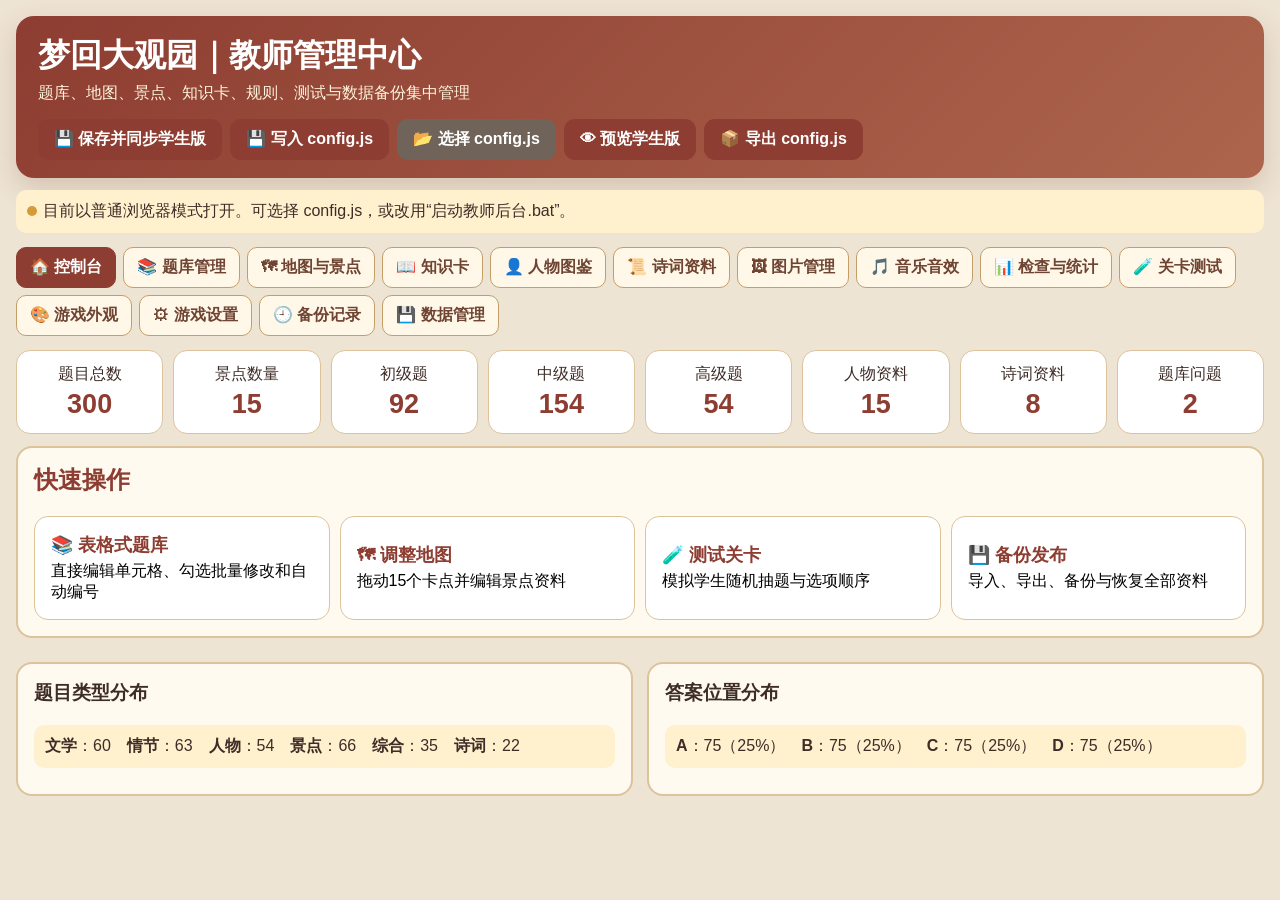
==== teacher.html @ 4797e521 "Add files via upload" ====
﻿<!DOCTYPE html>
<html lang="zh-CN">
<head>
<meta http-equiv="Content-Type" content="text/html; charset=UTF-8">
<meta charset="UTF-8">
<meta name="viewport" content="width=device-width,initial-scale=1">
<title>梦回大观园｜教师管理中心</title>
<link rel="stylesheet" href="style.css">
<style>
:root{--red:#8d3d31;--gold:#c79545;--paper:#fffaf0;--line:#dcc39c;--ink:#3e2d27}
body{background:#eee4d4}
.admin-shell{max-width:1500px;margin:auto;padding:16px}
.admin-header{background:linear-gradient(135deg,#8d3d31,#ad654d);color:#fff;border-radius:18px;padding:18px 22px;
display:flex;align-items:center;justify-content:space-between;gap:15px;flex-wrap:wrap;box-shadow:0 10px 28px #6f382533}
.admin-header h1{color:#fff;margin:0}.admin-header p{margin:5px 0 0;color:#fff4dc}
.header-actions{display:flex;gap:8px;flex-wrap:wrap}
.nav{display:flex;gap:7px;flex-wrap:wrap;margin:14px 0}
.nav button{border:1px solid #c49e68;background:#fff8e8;color:#704433;border-radius:10px;padding:9px 13px;font-weight:bold;cursor:pointer}
.nav button.active{background:var(--red);color:#fff;border-color:var(--red)}
.panel-page{display:none}.panel-page.active{display:block}
.section-card{background:var(--paper);border:2px solid var(--line);border-radius:16px;padding:16px;margin:12px 0}
.section-card h2,.section-card h3{margin-top:0}
.kpis{display:grid;grid-template-columns:repeat(8,1fr);gap:10px}
.kpi{background:#fff;border:1px solid var(--line);border-radius:14px;padding:13px;text-align:center}
.kpi b{display:block;color:var(--red);font-size:27px;margin-top:4px}
.quick-grid{display:grid;grid-template-columns:repeat(4,1fr);gap:10px}
.quick{background:#fff;border:1px solid var(--line);border-radius:14px;padding:16px;cursor:pointer;text-align:left}
.quick strong{display:block;font-size:18px;color:var(--red);margin-bottom:4px}
.two-col{display:grid;grid-template-columns:1fr 1fr;gap:14px}
.three-col{display:grid;grid-template-columns:repeat(3,1fr);gap:12px}
.form-grid{display:grid;grid-template-columns:repeat(3,1fr);gap:10px}
.form-grid label,.stack label{display:block;font-weight:bold}
input,select,textarea{width:100%;padding:9px;border:1px solid #cdb48d;border-radius:9px;background:#fff}
textarea{resize:vertical}.toolbar{display:flex;gap:8px;flex-wrap:wrap;align-items:end}
.map-editor canvas{width:100%;height:auto;border-radius:14px;border:2px solid var(--line);background:#eee}
.question-card{background:#fff;border:1px solid var(--line);border-radius:13px;padding:12px;margin:10px 0}
.question-card .q-head{display:flex;justify-content:space-between;gap:8px;align-items:center}
.search-row{display:grid;grid-template-columns:2fr 1fr 1fr 1fr auto;gap:8px}
.results{max-height:540px;overflow:auto;border:1px solid var(--line);border-radius:12px;background:#fff}
.result{padding:10px;border-bottom:1px solid #eee0c9;cursor:pointer}.result:hover{background:#fff2d6}
.badge{display:inline-block;border-radius:999px;background:#f0dfbf;padding:3px 8px;font-size:12px;margin:2px}
.table-wrap{overflow:auto}table{min-width:800px}.status{background:#fff0ce;border-radius:10px;padding:11px;margin:10px 0}
.good{background:#e0f1dd}.warn{background:#fff0ce}.bad{background:#f4dddd}
.test-answer{display:block;width:100%;text-align:left;margin:7px 0;padding:11px;border:2px solid #d8bd94;border-radius:10px;background:#fff}
.test-answer.correct{background:#dff2dd}.test-answer.wrong{background:#f5dddd}
.data-grid{display:grid;grid-template-columns:repeat(3,1fr);gap:12px}
.data-card{background:#fff;border:1px solid var(--line);border-radius:14px;padding:15px}
small.help{display:block;color:#765e50;margin-top:4px}
@media(max-width:1050px){.kpis{grid-template-columns:repeat(3,1fr)}.quick-grid{grid-template-columns:repeat(2,1fr)}.form-grid{grid-template-columns:1fr 1fr}}
@media(max-width:720px){.kpis,.quick-grid,.two-col,.three-col,.data-grid,.form-grid,.search-row{grid-template-columns:1fr}.admin-shell{padding:8px}}

.question-sheet-wrap{overflow:auto;max-height:610px;border:1px solid var(--line);border-radius:12px;background:#fff}
.question-sheet{border-collapse:separate;border-spacing:0;min-width:1500px;width:100%;font-size:13px}
.question-sheet th{position:sticky;top:0;z-index:3;background:#8d3d31;color:#fff;padding:8px;border-right:1px solid #ad6f62;white-space:nowrap}
.question-sheet td{padding:5px;border-right:1px solid #eadbc2;border-bottom:1px solid #eadbc2;vertical-align:top;background:#fff}
.question-sheet tr:hover td{background:#fff8e8}
.question-sheet tr.selected-row td{background:#ffefc9}
.question-sheet td[contenteditable="true"]{min-width:90px;outline:none}
.question-sheet td[contenteditable="true"]:focus{box-shadow:inset 0 0 0 2px #c99645;background:#fffdf1}
.question-sheet .qtext{min-width:310px;max-width:420px}.question-sheet .option{min-width:145px;max-width:210px}
.question-sheet .explanation{min-width:260px;max-width:360px}.question-sheet .narrow{min-width:70px;text-align:center}
.sheet-actions{display:flex;gap:7px;flex-wrap:wrap;align-items:end;margin:10px 0}
.sheet-actions .btn{padding:8px 11px}
.sheet-hint{background:#f8ead0;border:1px solid #ddc18c;border-radius:10px;padding:9px;margin:8px 0;color:#6e4a34}
.row-check{width:18px;height:18px}
@media(max-width:720px){.question-sheet-wrap{max-height:520px}}

.image-manager-grid{display:grid;grid-template-columns:repeat(3,1fr);gap:12px}
.image-item{background:#fff;border:1px solid var(--line);border-radius:14px;padding:13px}
.image-preview{height:180px;background:#eee4d4;border:2px dashed #c5a77b;border-radius:12px;display:flex;align-items:center;justify-content:center;overflow:hidden;margin:9px 0}
.image-preview img{width:100%;height:100%;object-fit:contain;background:#fff}
.path-line{display:grid;grid-template-columns:1fr auto;gap:7px}
.upload-btn{display:inline-block;cursor:pointer}
.image-note{background:#fff1ce;border:1px solid #d5b778;border-radius:11px;padding:11px}
@media(max-width:1000px){.image-manager-grid{grid-template-columns:1fr 1fr}}
@media(max-width:650px){.image-manager-grid{grid-template-columns:1fr}}

.save-connected{background:#dff1db;border-color:#8aba79}
.save-disconnected{background:#fff0ce;border-color:#d5b778}
.save-error{background:#f4dddd;border-color:#c88787}

.history-list{display:flex;flex-direction:column;gap:9px}
.history-item{display:grid;grid-template-columns:1fr auto;gap:12px;align-items:center;background:#fff;border:1px solid var(--line);border-radius:12px;padding:12px}
.history-item strong{color:var(--red)}
.history-meta{font-size:13px;color:#765e50;margin-top:4px}
.unsaved-dot{display:inline-block;width:10px;height:10px;border-radius:50%;background:#d59a39;margin-right:6px}
.saved-dot{background:#6aa267}

#appearancePreviewStage .repair-title-toast{position:absolute;left:50%;z-index:3;transform:translateX(-50%);padding:6px 14px;border-radius:10px;background:rgba(94,47,37,.90);border:1px solid rgba(231,193,118,.85);box-shadow:0 5px 16px rgba(60,30,20,.20);font-weight:800;letter-spacing:.04em;white-space:nowrap}
#appearancePreviewStage .pos-top{top:8%;transform:translate(-50%,0)}
#appearancePreviewStage .pos-middle{top:50%;transform:translate(-50%,-50%)}
#appearancePreviewStage .pos-bottom{bottom:8%;transform:translate(-50%,0)}

.stage-prompt-layout{display:grid;grid-template-columns:280px 1fr;gap:14px}
.stage-prompt-list{position:relative;z-index:2;max-height:520px;overflow:auto;border:1px solid var(--line);border-radius:12px;background:#fff;padding:8px}
.stage-prompt-btn{position:relative;z-index:2;display:block;width:100%;text-align:left;border:1px solid transparent;background:#fff8e8;color:#654533;border-radius:10px;padding:10px 12px;margin:5px 0;cursor:pointer;font-weight:700}
.stage-prompt-btn:hover{background:#f8e5be}
.stage-prompt-btn.active{background:#8d3d31;color:#fff;border-color:#8d3d31}
.stage-prompt-editor{background:#fff;border:1px solid var(--line);border-radius:12px;padding:14px}
@media(max-width:800px){.stage-prompt-layout{grid-template-columns:1fr}.stage-prompt-list{max-height:260px}}
</style>
</head>
<body>
<div class="admin-shell">
<header class="admin-header">
 <div>
  <h1>梦回大观园｜教师管理中心</h1>
  <p>题库、地图、景点、知识卡、规则、测试与数据备份集中管理</p>
 </div>
 <div class="header-actions">
  <button class="btn" id="browserSaveBtn">💾 保存并同步学生版</button><button class="btn" id="directSaveBtn">💾 写入 config.js</button><button class="btn alt" id="chooseConfigBtn">📂 选择 config.js</button><button class="btn" id="previewStudentBtn">👁 预览学生版</button>
  <button class="btn" id="publishBtn">📦 导出 config.js</button>
 </div>
</header>
<div id="directSaveStatus" class="status" style="margin-top:12px">
已载入最新资料。修改后会自动保存到浏览器，并同步给学生版。
</div>

<nav class="nav">
 <button class="active" data-page="dashboard">🏠 控制台</button>
 <button data-page="questions">📚 题库管理</button>
 <button data-page="stageEditor">🗺 地图与景点</button>
 <button data-page="knowledge">📖 知识卡</button><button data-page="characters">👤 人物图鉴</button><button data-page="poetry">📜 诗词资料</button><button data-page="images">🖼 图片管理</button><button data-page="audio">🎵 音乐音效</button>
 <button data-page="statistics">📊 检查与统计</button>
 <button data-page="testing">🧪 关卡测试</button>
 <button data-page="appearance">🎨 游戏外观</button><button data-page="settings">⚙ 游戏设置</button>
 <button data-page="history">🕘 备份记录</button><button data-page="data">💾 数据管理</button>
</nav>

<main>
<section id="dashboard" class="panel-page active">
 <div class="kpis">
  <div class="kpi">题目总数<b id="dashQuestions">0</b></div>
  <div class="kpi">景点数量<b id="dashStages">0</b></div>
  <div class="kpi">初级题<b id="dashEasy">0</b></div>
  <div class="kpi">中级题<b id="dashMedium">0</b></div>
  <div class="kpi">高级题<b id="dashHard">0</b></div>
  <div class="kpi">人物资料<b id="dashCharacters">0</b></div><div class="kpi">诗词资料<b id="dashPoems">0</b></div><div class="kpi">题库问题<b id="dashProblems">0</b></div>
 </div>
 <div class="section-card">
  <h2>快速操作</h2>
  <div class="quick-grid">
   <button class="quick" data-go="questions"><strong>📚 表格式题库</strong>直接编辑单元格、勾选批量修改和自动编号</button>
   <button class="quick" data-go="stageEditor"><strong>🗺 调整地图</strong>拖动15个卡点并编辑景点资料</button>
   <button class="quick" data-go="testing"><strong>🧪 测试关卡</strong>模拟学生随机抽题与选项顺序</button>
   <button class="quick" data-go="data"><strong>💾 备份发布</strong>导入、导出、备份与恢复全部资料</button>
  </div>
 </div>
 <div class="two-col">
  <div class="section-card"><h3>题目类型分布</h3><div id="dashTypes" class="status"></div></div>
  <div class="section-card"><h3>答案位置分布</h3><div id="dashAnswers" class="status"></div></div>
 </div>
</section>

<section id="questions" class="panel-page">
 <div class="section-card">
  <div class="top"><div><h2>表格式题库管理</h2><p>双击或直接点击单元格即可修改，离开单元格时自动保存到教师编辑器。</p></div>
  <button class="btn" id="newQuestionBtn">＋ 新增题目</button></div>

  <div class="search-row">
   <input id="qSearch" placeholder="搜索编号、题目、选项、解析或人物">
   <select id="qStage"><option value="">全部景点</option></select>
   <select id="qLevel"><option value="">全部难度</option><option>初级</option><option>中级</option><option>高级</option></select>
   <select id="qType"><option value="">全部类型</option><option>人物</option><option>景点</option><option>情节</option><option>诗词</option><option>文学</option><option>综合</option></select>
   <button class="btn" id="qSearchBtn">搜索</button>
  </div>

  <div class="sheet-actions">
   <button class="btn alt" id="selectAllVisibleBtn">勾选筛选结果</button>
   <button class="btn alt" id="clearSelectionBtn">取消勾选</button>
   <label>批量修改类型<select id="bulkType"><option>人物</option><option>景点</option><option>情节</option><option>诗词</option><option>文学</option><option>综合</option></select></label>
   <button class="btn alt" id="bulkTypeBtn">套用到勾选题目</button>
   <button class="btn alt" id="bulkDeleteBtn">删除勾选题目</button>
   <button class="btn alt" id="renumberBtn">重新生成编号</button>
   <span>显示 <b id="qCount">0</b> 题｜已勾选 <b id="selectedCount">0</b> 题</span>
  </div>

  <div class="sheet-hint">
   可编辑栏目：景点、难度、类型、题目、A～D、答案字母和解析。修改后请到“数据管理”导出新的 <b>config.js</b>。
  </div>

  <div class="question-sheet-wrap">
   <table class="question-sheet">
    <thead><tr>
     <th><input id="headerCheck" type="checkbox" class="row-check"></th>
     <th>编号</th><th>景点</th><th>难度</th><th>类型</th><th>题目</th>
     <th>A</th><th>B</th><th>C</th><th>D</th><th>答案</th><th>解析</th><th>操作</th>
    </tr></thead>
    <tbody id="questionSheetBody"></tbody>
   </table>
  </div>
 </div>

 <div class="section-card">
  <div class="top"><h2>单题详细编辑</h2><div id="editorLocation" class="badge"></div></div>
  <div id="questionEditor"></div>
 </div>
</section>

<section id="stageEditor" class="panel-page">
 <div class="two-col">
  <div class="section-card map-editor">
   <h2>地图卡点编辑</h2>
   <p>拖动圆形卡点即可调整位置；修改后记得保存并导出 config.js。</p>
   <canvas id="mapCanvas" width="1000" height="667"></canvas>
  </div>
  <div class="section-card stack">
   <h2>景点资料</h2>
   <label>选择景点<select id="stageSelect"></select></label>
   <div class="form-grid">
    <label>X位置（%）<input id="stageX" type="number" min="0" max="100" step="0.1"></label>
    <label>Y位置（%）<input id="stageY" type="number" min="0" max="100" step="0.1"></label>
    <label>关卡序号<input id="stageNumber" type="number" min="1" max="99"></label>
   </div>
   <div class="form-grid">
    <label>圆圈大小（半径）
     <input id="stageMarkerRadius" type="range" min="10" max="40" step="1">
     <input id="stageMarkerRadiusNumber" type="number" min="10" max="40" step="1">
    </label>
    <label>点击范围（半径）
     <input id="stageHitRadius" type="range" min="24" max="100" step="1">
     <input id="stageHitRadiusNumber" type="number" min="24" max="100" step="1">
    </label>
    <div class="status">黄色透明校准圈预设半径为 14px，与地图原有编号圆圈对齐；蓝色虚线圆仅代表点击范围。</div>
   </div>
   <label>景点名称<input id="stageName"></label>
   <label>代表人物<input id="stagePerson"></label>
   <label>人物显示方式<select id="stagePersonDisplay"><option value="after_completion">完成后显示</option><option value="always">一直显示</option><option value="hidden">不显示</option></select></label>
   <label>提示线索<textarea id="stageClue" rows="2"></textarea></label>
   <label>景点图标<input id="stageIcon"></label>
   <label>修复任务<textarea id="stageRepair" rows="3"></textarea></label>
   <label>修复动画类型<select id="stageEffect">
    <option value="gate">门楼</option><option value="water">水岸植物</option><option value="lantern">庭院</option>
    <option value="bamboo">竹林</option><option value="flowers">花圃</option><option value="scroll">书斋</option>
    <option value="field">田园</option><option value="lotus">荷塘</option><option value="moon">月夜高台</option>
    <option value="night">夜景溪馆</option><option value="island">水洲</option><option value="tea">庵堂茶席</option>
    <option value="pavilion">亭台</option><option value="painting">画室</option><option value="final">最终百花</option>
   </select></label>
   <div class="toolbar">
     <button class="btn" id="saveStageBtn">保存景点资料</button>
     <button class="btn alt" id="calibrateAllMarkersBtn">全部校准为地图圆圈大小</button>
    </div>
  </div>
 </div>
</section>

<section id="knowledge" class="panel-page">
 <div class="section-card stack">
  <div class="top"><div><h2>景点知识卡</h2><p>学生完成关卡后可在导览册查看。</p></div>
   <select id="knowledgeStage" style="max-width:260px"></select>
  </div>
  <label>景点简介<textarea id="knowledgeIntro" rows="5"></textarea></label>
  <label>文学意义<textarea id="knowledgeMeaning" rows="5"></textarea></label>
  <label>修复成果说明<textarea id="knowledgeRepair" rows="3"></textarea></label>
  <button class="btn" id="saveKnowledgeBtn">保存知识卡</button>
 </div>
</section>


<section id="characters" class="panel-page">
 <div class="two-col">
  <div class="section-card">
   <div class="top"><h2>人物图鉴管理</h2><button class="btn" id="addCharacterBtn">＋ 新增人物</button></div>
   <div id="characterList" class="results"></div>
  </div>
  <div class="section-card stack">
   <h2>人物资料编辑</h2>
   <label>姓名<input id="charName"></label>
   <div class="form-grid">
    <label>相关景点<select id="charStage"></select></label>
    <label>图标<input id="charIcon"></label>
    <label>图片路径<input id="charImage" placeholder="例如 images/characters/林黛玉.png"></label>
   </div>
   <label>身份<textarea id="charIdentity" rows="3"></textarea></label>
   <label>性格<textarea id="charPersonality" rows="3"></textarea></label>
   <label>代表情节<textarea id="charStories" rows="4"></textarea></label>
   <label>相关诗词<textarea id="charPoems" rows="3"></textarea></label>
   <div class="toolbar"><button class="btn" id="saveCharacterBtn">保存人物</button><button class="btn alt" id="deleteCharacterBtn">删除人物</button></div>
  </div>
 </div>
</section>

<section id="poetry" class="panel-page">
 <div class="two-col">
  <div class="section-card">
   <div class="top"><h2>诗词资料管理</h2><button class="btn" id="addPoemBtn">＋ 新增诗词</button></div>
   <div id="poemList" class="results"></div>
  </div>
  <div class="section-card stack">
   <h2>诗词资料编辑</h2>
   <label>标题<input id="poemTitle"></label>
   <div class="form-grid">
    <label>作者<input id="poemAuthor"></label>
    <label>相关景点<select id="poemStage"></select></label>
    <label>图片路径<input id="poemImage" placeholder="可留空"></label>
   </div>
   <label>节选<textarea id="poemExcerpt" rows="3"></textarea></label>
   <label>创作背景<textarea id="poemBackground" rows="4"></textarea></label>
   <label>文学意义<textarea id="poemMeaning" rows="4"></textarea></label>
   <div class="toolbar"><button class="btn" id="savePoemBtn">保存诗词</button><button class="btn alt" id="deletePoemBtn">删除诗词</button></div>
  </div>
 </div>
</section>

<section id="images" class="panel-page">
 <div class="section-card">
  <div class="top"><div><h2>图片管理器</h2><p>可填写相对路径，或选择电脑图片并嵌入 config.js。</p></div>
   <button class="btn" id="refreshImagesBtn">刷新预览</button></div>
  <div class="image-note">
   <b>路径方式：</b>图片放入 <code>images</code> 文件夹，再填写如 <code>images/人物/林黛玉.png</code>。<br>
   <b>嵌入方式：</b>直接选择图片，教师版会转成内嵌资料；无需复制文件，但 config.js 会变大。
  </div>
 </div>

 <div class="section-card">
  <h2>正式地图</h2>
  <div class="two-col">
   <div>
    <div id="mapImagePreview" class="image-preview">尚未载入地图</div>
   </div>
   <div class="stack">
    <label>地图图片路径<input id="mapImagePath" placeholder="images/大观园正式地图.png"></label>
    <div class="toolbar">
     <button class="btn" id="saveMapImageBtn">保存地图路径</button>
     <label class="btn alt upload-btn">选择并嵌入地图<input id="mapImageUpload" type="file" accept="image/*" hidden></label>
     <button class="btn alt" id="resetMapImageBtn">恢复默认地图</button>
    </div>
   </div>
  </div>
 </div>

 <div class="section-card">
  <div class="top"><h2>人物图片</h2><span>共 <b id="imageCharacterCount">0</b> 项</span></div>
  <div id="characterImageGrid" class="image-manager-grid"></div>
 </div>

 <div class="section-card">
  <div class="top"><h2>诗词图片</h2><span>共 <b id="imagePoemCount">0</b> 项</span></div>
  <div id="poemImageGrid" class="image-manager-grid"></div>
 </div>
 <div id="imageStatus" class="status">尚未修改图片。</div>
</section>

<section id="audio" class="panel-page">
 <div class="section-card">
  <div class="top"><div><h2>音乐与音效管理</h2><p>调整背景音乐（单曲）、按钮音、答对音、答错音与修复完成音。</p></div>
   <button class="btn" id="audioApplyBtn">保存音乐设置</button></div>
  <div class="three-col">
   <label><input id="musicEnabledInput" type="checkbox" style="width:auto"> 启用背景音乐</label>
   <label><input id="soundEnabledInput" type="checkbox" style="width:auto"> 启用按钮与答题音效</label>
   <div></div>
  </div>
  <div class="two-col">
   <label>背景音乐音量：<b id="musicVolumeValue">34%</b>
    <input id="musicVolumeInput" type="range" min="0" max="100" step="1">
   </label>
   <label>音效音量：<b id="soundVolumeValue">75%</b>
    <input id="soundVolumeInput" type="range" min="0" max="100" step="1">
   </label>
  </div>
 </div>

 <div class="section-card">
  <h2>音频文件</h2>
  <div class="image-note">
   可以填写 <code>audio/文件名.mp3</code>、<code>.wav</code> 或 <code>.ogg</code>；也可以直接选择电脑中的音频并嵌入 config.js。
  </div>
  <div id="audioManagerGrid" class="image-manager-grid"></div>
 </div>
 <div id="audioStatus" class="status">尚未修改音乐或音效。</div>
</section>
<section id="statistics" class="panel-page">
 <div class="kpis">
  <div class="kpi">题目总数<b id="statTotal">0</b></div>
  <div class="kpi">疑似重复<b id="statDuplicates">0</b></div>
  <div class="kpi">格式错误<b id="statErrors">0</b></div>
  <div class="kpi">缺少解析<b id="statMissingExp">0</b></div>
  <div class="kpi">平均每关<b id="statAverage">0</b></div>
  <div class="kpi">选项重复<b id="statOptionDup">0</b></div>
 </div>
 <div class="section-card"><h2>答案位置</h2><div id="statAnswers" class="status"></div></div>
 <div class="section-card table-wrap">
  <h2>各关题量</h2>
  <table><thead><tr><th>景点</th><th>总数</th><th>初级</th><th>中级</th><th>高级</th><th>人物</th><th>景点</th><th>情节</th><th>诗词</th><th>文学</th><th>综合</th></tr></thead><tbody id="statRows"></tbody></table>
 </div>
 <div class="section-card"><h2>自动检查结果</h2><div id="problemReport" class="status"></div></div>
</section>

<section id="testing" class="panel-page">
 <div class="section-card">
  <h2>关卡测试</h2>
  <div class="toolbar">
   <label>景点<select id="testStage"></select></label>
   <label>抽题数<select id="testCount"><option>1</option><option>3</option><option selected>5</option><option>8</option><option>10</option></select></label>
   <button class="btn" id="startTestBtn">开始测试</button>
  </div>
  <div id="testArea" class="status">请选择景点并开始测试。</div>
 </div>
</section>


<section id="appearance" class="panel-page">
 <div class="two-col">
  <div class="section-card stack">
   <h2>修复完成标题</h2>
   <label>标题文字<input id="appearanceTitleText" placeholder="例如：✓ {stage}修复完成"><small class="help">使用 {stage} 自动带入景点名称。</small></label>
   <div class="form-grid">
    <label>字体大小<input id="appearanceTitleSize" type="range" min="10" max="40" step="1"><input id="appearanceTitleSizeNumber" type="number" min="10" max="40" step="1"></label>
    <label>字体颜色<input id="appearanceTitleColor" type="color"></label>
    <label>位置<select id="appearanceTitlePosition"><option value="top">上方</option><option value="middle">中央</option><option value="bottom">下方</option></select></label>
   </div>
   <div class="form-grid">
    <label>透明度：<b id="appearanceOpacityValue">92%</b><input id="appearanceOpacity" type="range" min="20" max="100" step="1"></label>
    <label>停留时间（毫秒）<input id="appearanceDuration" type="number" min="500" max="8000" step="100"></label>
    <label>淡出时间（毫秒）<input id="appearanceFade" type="number" min="100" max="3000" step="100"></label>
   </div>
   <div class="toolbar"><button class="btn" id="saveAppearanceBtn">保存外观设置</button><button class="btn alt" id="resetAppearanceBtn">恢复默认</button></div>
  </div>
  <div class="section-card">
   <h2>即时预览</h2>
   <div id="appearancePreviewStage" style="position:relative;height:360px;border-radius:16px;overflow:hidden;border:2px solid var(--line);background:#dfead9">
    <img src="images/大观园正式地图.png" alt="地图预览" style="width:100%;height:100%;object-fit:cover">
    <div id="appearancePreviewPoint" style="position:absolute;width:12px;height:12px;border-radius:50%;background:#ffd65a;border:2px solid #8d3d31;transform:translate(-50%,-50%);z-index:2"></div><div id="appearancePreviewTitle" class="repair-title-toast pos-top show">✓ 潇湘馆修复完成</div>
   </div>
   <p class="help">这里只预览标题的文字、大小、颜色、位置和透明度。</p>
  </div>
 </div>

 <div class="section-card" style="margin-top:14px">
  <div class="top">
   <div><h2>景点专属修复提示</h2><p>点击左侧地点，再修改该地点的专属标题与文学短句。</p></div>
  </div>
  <div class="stage-prompt-layout">
   <div id="appearanceStageList" class="stage-prompt-list"></div>
   <div class="stage-prompt-editor">
    <div class="badge" id="appearanceSelectedStageName">尚未选择地点</div>
    <label>专属标题
     <input id="appearanceStageTitle" placeholder="例如：✓ {stage}修复完成">
     <small class="help">可使用 {stage} 自动带入地点名称；留空时使用全局标题。</small>
    </label>
    <label>文学短句
     <input id="appearanceStageLine" placeholder="例如：竹影摇风，书香满院。">
    </label>
    <div class="form-grid">
     <label>横向偏移 X
      <input id="appearancePromptOffsetX" type="range" min="-250" max="250" step="1">
      <input id="appearancePromptOffsetXNumber" type="number" min="-250" max="250" step="1">
      <small class="help">负数向左，正数向右。</small>
     </label>
     <label>纵向偏移 Y
      <input id="appearancePromptOffsetY" type="range" min="-250" max="250" step="1">
      <input id="appearancePromptOffsetYNumber" type="number" min="-250" max="250" step="1">
      <small class="help">负数向上，正数向下。</small>
     </label>
    </div>
    <div class="toolbar" style="margin-top:10px">
     <button class="btn" id="saveStageAppearanceBtn">保存此地点提示</button>
     <button class="btn alt" id="clearStageAppearanceBtn">清除专属标题</button><button class="btn alt" id="resetPromptPositionBtn">恢复默认位置</button>
    </div>
   </div>
  </div>
 </div>
</section>
<section id="settings" class="panel-page">
 <div class="section-card">
  <h2>游戏规则</h2>
  <div class="form-grid">
   <label>每关抽题数<input id="setQuestions" type="number" min="1" max="20"></label>
   <label>每题得分<input id="setScore" type="number" min="0"></label>
   <label>每题金币<input id="setCoins" type="number" min="0"></label>
   <label>首次通关得分<input id="setClearScore" type="number" min="0"></label>
   <label>首次通关金币<input id="setClearCoins" type="number" min="0"></label>
   <label>修复动画秒数<input id="setAnimation" type="number" min="3" max="12" step=".5"></label>
  </div>
  <div class="three-col">
   <label><input id="setPractice" type="checkbox" style="width:auto"> 允许重复练习</label>
   <label><input id="setPracticeRewards" type="checkbox" style="width:auto"> 练习给予奖励</label>
   <label><input id="setAutoNext" type="checkbox" style="width:auto"> 显示进入下一关</label>
   <label><input id="setBrightness" type="checkbox" style="width:auto"> 随进度提高地图亮度</label>
   <label><input id="setFlower" type="checkbox" style="width:auto"> 修复动画显示花木效果</label>
   <label><input id="setFinal" type="checkbox" style="width:auto"> 全通关庆祝画面</label>
   <label><input id="setStatusPanel" type="checkbox" style="width:auto"> 显示地图状态面板</label>
   <label><input id="setNextHint" type="checkbox" style="width:auto"> 完成后提示下一关</label>
  </div>
  <button class="btn" id="saveSettingsBtn">保存游戏规则</button>
  <div id="settingsStatus" class="status">修改只保存在教师编辑器中；导出 config.js 后才会应用到学生版。</div>
 </div>
</section>


<section id="history" class="panel-page">
 <div class="section-card">
  <div class="top">
   <div><h2>自动备份与修改记录</h2><p>教师后台会在每次重要修改后保存本机备份，最多保留20份。</p></div>
   <div class="toolbar">
    <button class="btn" id="createBackupBtn">立即建立备份</button>
    <button class="btn alt" id="clearBackupsBtn">清除全部备份</button>
   </div>
  </div>
  <div class="three-col">
   <label><input id="backupEnabledInput" type="checkbox" style="width:auto"> 启用自动备份</label>
   <label>备份数量上限<input id="backupLimitInput" type="number" min="5" max="50" value="20"></label>
   <div class="status" id="backupSummary">尚未建立备份。</div>
  </div>
 </div>
 <div class="section-card">
  <div class="top"><div><h2>Backup 文件夹备份</h2><p>通过“启动教师后台.bat”打开时，备份会真正写入游戏资料夹。</p></div>
   <button class="btn" id="refreshFolderBackupsBtn">刷新文件夹备份</button></div>
  <div id="folderBackupStatus" class="status">正在读取 Backup 文件夹……</div>
  <div id="folderBackupList" class="history-list"></div>
 </div>
 <div class="section-card">
  <h2>浏览器本机备份</h2>
  <div id="backupList" class="history-list"></div>
 </div>
</section>
<section id="data" class="panel-page">
 <div class="data-grid">
  <div class="data-card"><h3>Excel题库</h3>
   <label class="btn" style="display:inline-block;cursor:pointer">导入 Excel<input id="excelImport" type="file" accept=".xlsx,.xls" hidden></label>
   <button class="btn alt" id="excelExport">导出 Excel</button>
   <button class="btn alt" id="checkBank">检查题库</button>
  </div>
  <div class="data-card"><h3>浏览器同步资料</h3>
   <button class="btn" id="browserSaveDataBtn">保存并同步学生版</button>
   <button class="btn alt" id="clearSharedDataBtn">清除浏览器同步资料</button>
   <small class="help">学生版与教师版需通过“启动教师后台.bat”打开，才能稳定共享同一份资料。</small>
  </div>
  <div class="data-card"><h3>完整备份</h3>
   <button class="btn" id="backupJson">下载备份 JSON</button>
   <label class="btn alt" style="display:inline-block;cursor:pointer">恢复备份<input id="restoreJson" type="file" accept=".json" hidden></label>
  </div>
  <div class="data-card"><h3>直接保存</h3>
   <button class="btn" id="dataChooseConfigBtn">选择 config.js</button>
   <button class="btn alt" id="dataDirectSaveBtn">保存全部资料</button>
   <label style="margin-top:9px"><input id="autoSaveInput" type="checkbox" style="width:auto"> 修改后自动保存</label>
   <small class="help">自动保存只有在已连接 config.js 后才会生效。</small>
  </div>
  <div class="data-card"><h3>发布游戏</h3>
   <button class="btn" id="exportConfig">导出 config.js</button>
   <button class="btn alt" id="exportStudent">导出内置题库学生版</button>
   <button class="btn alt" id="exportTxt">导出题库 TXT</button>
  </div>
  <div class="data-card"><h3>本机学生存档</h3>
   <p>清除当前浏览器中的学生闯关记录。</p>
   <button class="btn alt" id="clearStudentSave">清除学生存档</button>
  </div>
  <div class="data-card"><h3>编辑器恢复</h3>
   <p>恢复为本次打开教师版时的资料。</p>
   <button class="btn alt" id="resetEditor">恢复初始资料</button>
  </div>
  <div class="data-card"><h3>使用提醒</h3>
   <p>修改后请导出新的 <code>config.js</code>。若嵌入图片，文件会明显变大，这是正常现象。</p>
  </div>
 </div>
 <div id="dataStatus" class="status">尚未进行导入、导出或备份操作。</div>
</section>
</main>
</div>

<script src="excel_io.js"></script>
<script src="config.js"></script>
<script>
"use strict";
const SHARED_CONFIG_KEY="dreamGardenSharedConfigV1";
function readSharedConfig(){
  try{
    const saved=localStorage.getItem(SHARED_CONFIG_KEY);
    if(saved){
      const parsed=JSON.parse(saved);
      if(parsed&&Array.isArray(parsed.stages))return parsed;
    }
  }catch(err){
    console.warn("读取浏览器资料失败：",err);
  }
  return GAME_CONFIG;
}
let config=JSON.parse(JSON.stringify(readSharedConfig()));
const INITIAL_CONFIG=JSON.parse(JSON.stringify(GAME_CONFIG));
const configChannel=("BroadcastChannel" in window)?new BroadcastChannel("dreamGardenConfigChannel"):null;
let selectedStage=0,selectedQuestion=0,selectedCharacter=0,selectedPoem=0,dragging=false,testPool=[],testIndex=0,testScore=0;

const $=id=>document.getElementById(id);
function esc(v){return String(v??"").replace(/[&<>"']/g,c=>({"&":"&amp;","<":"&lt;",">":"&gt;",'"':"&quot;","'":"&#39;"}[c]))}
function download(name,text,type="text/plain;charset=utf-8"){const b=new Blob([text],{type}),u=URL.createObjectURL(b),a=document.createElement("a");a.href=u;a.download=name;a.click();URL.revokeObjectURL(u)}

let configFileHandle=null;
let autoSaveTimer=null;
const DIRECT_SAVE_HANDLE_KEY="gardenConfigFileHandle";


function persistSharedConfig(message="资料已保存到浏览器。",showAlert=false){
  try{
    localStorage.setItem(SHARED_CONFIG_KEY,JSON.stringify(config));
    if(configChannel)configChannel.postMessage({type:"config-updated",time:Date.now()});
    updateDirectSaveStatus(message+" 学生版重新载入后即可使用。","connected");
    if(showAlert)alert(message+"\n学生版重新载入后即可看到最新内容。");
    return true;
  }catch(err){
    updateDirectSaveStatus("保存浏览器资料失败："+(err.message||err),"error");
    if(showAlert)alert("保存失败："+(err.message||err));
    return false;
  }
}

function configText(){
  return "const GAME_CONFIG = "+JSON.stringify(config,null,2)+";\n";
}
function updateDirectSaveStatus(message,type="disconnected"){
  const el=$("directSaveStatus");
  el.innerHTML=`<span class="${type==="connected"?"unsaved-dot saved-dot":"unsaved-dot"}"></span>${esc(message)}`;
  el.className="status "+(
    type==="connected"?"save-connected":
    type==="error"?"save-error":"save-disconnected"
  );
}

let desktopServiceAvailable=false;

async function checkDesktopService(){
  try{
    const response=await fetch("/api/status",{cache:"no-store"});
    if(!response.ok)throw new Error("服务未连接");
    const data=await response.json();
    desktopServiceAvailable=!!data.ok;
    if(desktopServiceAvailable){
      updateDirectSaveStatus("Windows桌面服务已连接。保存时会直接更新 config.js，并备份到 Backup 文件夹。","connected");
      await renderFolderBackups();
      return true;
    }
  }catch{}
  desktopServiceAvailable=false;
  updateDirectSaveStatus("目前以普通浏览器模式打开。可选择 config.js，或改用“启动教师后台.bat”。","disconnected");
  return false;
}

async function desktopSaveConfig(silent=false){
  try{
    const response=await fetch("/api/save-config",{
      method:"POST",
      headers:{"Content-Type":"application/json"},
      body:JSON.stringify({
        configText:configText(),
        reason:silent?"自动保存":"教师后台保存"
      })
    });
    const data=await response.json();
    if(!response.ok||!data.ok)throw new Error(data.error||"保存失败");
    updateDirectSaveStatus("保存成功："+data.time+"；备份："+(data.backup||"无"),"connected");
    await renderFolderBackups();
    if(!silent)alert("资料已直接保存，旧版已备份到 Backup 文件夹。");
    return true;
  }catch(err){
    updateDirectSaveStatus("桌面保存失败："+(err.message||err),"error");
    return false;
  }
}

async function renderFolderBackups(){
  const status=document.getElementById("folderBackupStatus");
  const list=document.getElementById("folderBackupList");
  if(!status||!list)return;
  if(!desktopServiceAvailable){
    status.textContent="普通浏览器模式无法读取 Backup 文件夹。请双击“启动教师后台.bat”。";
    list.innerHTML="";
    return;
  }
  try{
    const response=await fetch("/api/backups",{cache:"no-store"});
    const data=await response.json();
    const items=data.items||[];
    status.textContent=items.length?`Backup 文件夹共有 ${items.length} 份备份。`:"Backup 文件夹尚无备份。";
    list.innerHTML=items.length?items.map(item=>`
      <div class="history-item">
       <div><strong>${esc(item.name)}</strong><div class="history-meta">${esc(item.time)}｜${Math.max(1,Math.round(item.size/1024))} KB</div></div>
       <div class="toolbar">
        <button class="btn alt folder-restore" data-name="${esc(item.name)}">恢复</button>
        <button class="btn alt folder-delete" data-name="${esc(item.name)}">删除</button>
       </div>
      </div>`).join(""):'<div class="status">尚无文件夹备份。</div>';

    list.querySelectorAll(".folder-restore").forEach(btn=>btn.onclick=async()=>{
      if(!confirm("确定恢复这份备份吗？当前 config.js 会先建立安全备份。"))return;
      const response=await fetch("/api/restore-backup",{
        method:"POST",headers:{"Content-Type":"application/json"},
        body:JSON.stringify({name:btn.dataset.name})
      });
      const data=await response.json();
      if(!response.ok||!data.ok)return alert("恢复失败："+(data.error||"未知错误"));
      alert("备份已恢复。请重新打开教师版与学生版，以读取恢复后的资料。");
      await renderFolderBackups();
    });

    list.querySelectorAll(".folder-delete").forEach(btn=>btn.onclick=async()=>{
      if(!confirm("确定删除这份 Backup 文件夹备份吗？"))return;
      const response=await fetch("/api/delete-backup",{
        method:"POST",headers:{"Content-Type":"application/json"},
        body:JSON.stringify({name:btn.dataset.name})
      });
      const data=await response.json();
      if(!response.ok||!data.ok)return alert("删除失败："+(data.error||"未知错误"));
      await renderFolderBackups();
    });
  }catch(err){
    status.textContent="读取 Backup 文件夹失败："+(err.message||err);
  }
}

async function chooseConfigFile(){
  if(!window.showOpenFilePicker){
    updateDirectSaveStatus("目前浏览器不支持直接写入文件，请继续使用“导出 config.js”。","error");
    alert("建议使用最新版 Chrome 或 Microsoft Edge 打开教师版。Firefox 通常不支持直接覆盖本机文件。");
    return false;
  }
  try{
    const [handle]=await window.showOpenFilePicker({
      multiple:false,
      types:[{description:"JavaScript 配置文件",accept:{"text/javascript":[".js"]}}]
    });
    configFileHandle=handle;
    updateDirectSaveStatus("已连接："+handle.name+"。现在可直接保存全部资料。","connected");
    return true;
  }catch(err){
    if(err.name!=="AbortError")updateDirectSaveStatus("选择文件失败："+(err.message||err),"error");
    return false;
  }
}
async function directSaveConfig(silent=false){
  persistSharedConfig("资料已同步到学生版。",false);
  createBackup("直接保存前备份",false);
  if(desktopServiceAvailable){
    return await desktopSaveConfig(silent);
  }
  if(!configFileHandle){
    const ok=await chooseConfigFile();
    if(!ok)return false;
  }
  try{
    const permission=await configFileHandle.queryPermission({mode:"readwrite"});
    if(permission!=="granted"){
      const requested=await configFileHandle.requestPermission({mode:"readwrite"});
      if(requested!=="granted")throw new Error("未获得写入权限");
    }
    const writable=await configFileHandle.createWritable();
    await writable.write(configText());
    await writable.close();
    updateDirectSaveStatus("保存成功："+configFileHandle.name+"｜"+new Date().toLocaleTimeString(),"connected");
    if(!silent)alert("全部资料已经直接保存到 config.js。");
    return true;
  }catch(err){
    updateDirectSaveStatus("直接保存失败："+(err.message||err)+"。可改用“导出 config.js”。","error");
    if(!silent)alert("直接保存失败，请使用“导出 config.js”备用方式。");
    return false;
  }
}
function scheduleAutoSave(){
  clearTimeout(autoSaveTimer);
  autoSaveTimer=setTimeout(()=>{
    persistSharedConfig("修改已自动保存到浏览器。",false);
    if($("autoSaveInput")?.checked&&(configFileHandle||desktopServiceAvailable)){
      directSaveConfig(true);
    }
  },500);
}
function markChanged(message="资料已修改，尚未保存。"){
  updateDirectSaveStatus(message+" 正在保存并同步学生版……","connected");
  scheduleAutoSave();
  scheduleBackup(message);
}


const BACKUP_KEY="gardenTeacherBackups";
const BACKUP_ENABLED_KEY="gardenTeacherBackupEnabled";
const BACKUP_LIMIT_KEY="gardenTeacherBackupLimit";
let lastBackupSignature="";

function getBackups(){
  try{return JSON.parse(localStorage.getItem(BACKUP_KEY)||"[]")}catch{return[]}
}
function setBackups(items){
  localStorage.setItem(BACKUP_KEY,JSON.stringify(items));
}
function configSignature(){
  return JSON.stringify(config);
}
function createBackup(reason="手动备份",force=false){
  if(localStorage.getItem(BACKUP_ENABLED_KEY)==="0"&&!force)return;
  const sig=configSignature();
  if(!force&&sig===lastBackupSignature)return;
  const items=getBackups();
  items.unshift({
    id:Date.now(),
    time:new Date().toISOString(),
    reason,
    questionCount:allRecords().length,
    stageCount:(config.stages||[]).length,
    data:JSON.parse(sig)
  });
  const limit=Math.max(5,Math.min(50,Number(localStorage.getItem(BACKUP_LIMIT_KEY)||20)));
  setBackups(items.slice(0,limit));
  lastBackupSignature=sig;
  if(document.getElementById("backupList"))renderBackups();
}
function scheduleBackup(reason){
  clearTimeout(window.__backupTimer);
  window.__backupTimer=setTimeout(()=>createBackup(reason,false),900);
}
function renderBackups(){
  $("backupEnabledInput").checked=localStorage.getItem(BACKUP_ENABLED_KEY)!=="0";
  $("backupLimitInput").value=Number(localStorage.getItem(BACKUP_LIMIT_KEY)||20);
  const items=getBackups();
  $("backupSummary").textContent=items.length?`目前保存 ${items.length} 份本机备份。`:"尚未建立备份。";
  $("backupList").innerHTML=items.length?items.map((b,i)=>`
   <div class="history-item">
    <div>
     <strong>${esc(b.reason||"备份")}</strong>
     <div class="history-meta">${new Date(b.time).toLocaleString()}｜${b.questionCount||0}题｜${b.stageCount||0}景点</div>
    </div>
    <div class="toolbar">
     <button class="btn alt restore-backup" data-index="${i}">恢复</button>
     <button class="btn alt download-backup" data-index="${i}">下载</button>
     <button class="btn alt delete-backup" data-index="${i}">删除</button>
    </div>
   </div>`).join(""):'<div class="status">尚无备份记录。</div>';
  $("backupList").querySelectorAll(".restore-backup").forEach(btn=>btn.onclick=()=>{
    const item=getBackups()[+btn.dataset.index];
    if(!item||!confirm("确定恢复这份备份吗？当前未保存修改会被覆盖。"))return;
    config=JSON.parse(JSON.stringify(item.data));
    selectedStage=0;selectedQuestion=0;selectedCharacter=0;selectedPoem=0;
    fillStageLists();loadStage();loadKnowledge();loadAppearance();loadSettings();renderDashboard();runSearch();renderQuestionEditor();renderCharacters();renderPoems();renderImageManager();renderAudioManager();
    markChanged("已恢复备份："+item.reason);
    createBackup("恢复前自动备份",true);
    alert("备份已恢复到教师编辑器。");
  });
  $("backupList").querySelectorAll(".download-backup").forEach(btn=>btn.onclick=()=>{
    const item=getBackups()[+btn.dataset.index];
    if(item)download("梦回大观园_备份_"+item.id+".json",JSON.stringify(item.data,null,2),"application/json");
  });
  $("backupList").querySelectorAll(".delete-backup").forEach(btn=>btn.onclick=()=>{
    const items=getBackups();items.splice(+btn.dataset.index,1);setBackups(items);renderBackups();
  });
}
$("createBackupBtn").onclick=()=>{createBackup("手动备份",true);alert("备份已建立。")};
$("clearBackupsBtn").onclick=()=>{if(confirm("确定清除全部本机备份吗？")){setBackups([]);renderBackups()}};
$("backupEnabledInput").onchange=e=>localStorage.setItem(BACKUP_ENABLED_KEY,e.target.checked?"1":"0");
$("backupLimitInput").onchange=e=>{
  const v=Math.max(5,Math.min(50,+e.target.value||20));
  localStorage.setItem(BACKUP_LIMIT_KEY,String(v));
  setBackups(getBackups().slice(0,v));
  renderBackups();
};

function allRecords(){const out=[];config.stages.forEach((stage,si)=>stage.questions.forEach((q,qi)=>out.push({stage,si,q,qi})));return out}
function showPage(id){
 document.querySelectorAll(".panel-page").forEach(x=>x.classList.toggle("active",x.id===id));
 document.querySelectorAll(".nav button").forEach(x=>x.classList.toggle("active",x.dataset.page===id));
 if(id==="dashboard")renderDashboard();
 if(id==="statistics")renderStatistics();
 if(id==="questions")runSearch();
 if(id==="stageEditor"){loadStage();drawMap()}
 if(id==="knowledge")loadKnowledge();
 if(id==="characters")renderCharacters();
 if(id==="poetry")renderPoems();
 if(id==="images")renderImageManager();
 if(id==="audio")renderAudioManager();
 if(id==="appearance"){renderAppearanceStageList();loadAppearance();}
 if(id==="settings")loadSettings();
 if(id==="history")renderBackups();
}
document.querySelectorAll(".nav button").forEach(b=>b.addEventListener("click",()=>showPage(b.dataset.page)));
document.querySelectorAll("[data-go]").forEach(b=>b.addEventListener("click",()=>showPage(b.dataset.go)));

function fillStageLists(){
 const opts=config.stages.map((s,i)=>`<option value="${i}">${s.n}. ${esc(s.name)}</option>`).join("");
 $("stageSelect").innerHTML=opts;$("knowledgeStage").innerHTML=opts;$("testStage").innerHTML=opts;$("charStage").innerHTML=opts;$("poemStage").innerHTML=opts;
 $("qStage").innerHTML='<option value="">全部景点</option>'+config.stages.map(s=>`<option>${esc(s.name)}</option>`).join("");
}
function checkExtended(){
 const base=ExcelIO.checkConfig(config),missing=[],optionDup=[];
 config.stages.forEach(stage=>stage.questions.forEach((q,i)=>{
   if(!String(q.exp||"").trim())missing.push(`${stage.name} 第${i+1}题缺少解析`);
   if(Array.isArray(q.a)&&new Set(q.a.map(x=>String(x).trim())).size<4)optionDup.push(`${stage.name} 第${i+1}题选项重复`);
 }));
 return {...base,missing,optionDup};
}
function renderDashboard(){
 const records=allRecords(),check=checkExtended();
 $("dashQuestions").textContent=records.length;$("dashStages").textContent=config.stages.length;
 $("dashEasy").textContent=records.filter(r=>r.q.level==="初级").length;
 $("dashMedium").textContent=records.filter(r=>r.q.level==="中级").length;
 $("dashHard").textContent=records.filter(r=>r.q.level==="高级").length;
 $("dashCharacters").textContent=(config.characters||[]).length;$("dashPoems").textContent=(config.poems||[]).length;
 $("dashProblems").textContent=check.errors.length+check.duplicates.length+check.missing.length;
 const types={};records.forEach(r=>types[r.q.type||"综合"]=(types[r.q.type||"综合"]||0)+1);
 $("dashTypes").innerHTML=Object.entries(types).map(([k,v])=>`<b>${esc(k)}</b>：${v}`).join("　");
 const a=check.answerCounts,total=Math.max(1,records.length);
 $("dashAnswers").innerHTML=["A","B","C","D"].map(k=>`<b>${k}</b>：${a[k]}（${Math.round(a[k]/total*100)}%）`).join("　");
}

function ensureQuestionIds(){
 config.stages.forEach(stage=>stage.questions.forEach((q,i)=>{
   if(!q.id)q.id=`HL-${String(stage.n).padStart(2,"0")}-${String(i+1).padStart(3,"0")}`;
 }));
}
function filteredQuestionRows(){
 const term=$("qSearch").value.trim().toLowerCase(),stage=$("qStage").value,level=$("qLevel").value,type=$("qType").value;
 return allRecords().filter(r=>{
  if(stage&&r.stage.name!==stage)return false;
  if(level&&r.q.level!==level)return false;
  if(type&&(r.q.type||"综合")!==type)return false;
  return !term||(r.q.id+" "+r.stage.name+" "+r.stage.person+" "+r.q.q+" "+r.q.a.join(" ")+" "+(r.q.exp||"")).toLowerCase().includes(term);
 });
}
function runSearch(){
 ensureQuestionIds();
 const rows=filteredQuestionRows();
 window.currentQuestionResults=rows;
 $("qCount").textContent=rows.length;
 const stageOptions=config.stages.map(s=>s.name);
 $("questionSheetBody").innerHTML=rows.length?rows.map((r,i)=>`
  <tr data-row="${i}" data-si="${r.si}" data-qi="${r.qi}">
   <td class="narrow"><input type="checkbox" class="row-check q-select"></td>
   <td class="narrow" data-field="id" contenteditable="true">${esc(r.q.id)}</td>
   <td data-field="stage"><select class="cell-stage">${stageOptions.map(x=>`<option ${x===r.stage.name?"selected":""}>${esc(x)}</option>`).join("")}</select></td>
   <td class="narrow" data-field="level"><select class="cell-level"><option ${r.q.level==="初级"?"selected":""}>初级</option><option ${r.q.level==="中级"?"selected":""}>中级</option><option ${r.q.level==="高级"?"selected":""}>高级</option></select></td>
   <td class="narrow" data-field="type"><select class="cell-type">${["人物","景点","情节","诗词","文学","综合"].map(x=>`<option ${r.q.type===x?"selected":""}>${x}</option>`).join("")}</select></td>
   <td class="qtext" data-field="q" contenteditable="true">${esc(r.q.q)}</td>
   <td class="option" data-field="a0" contenteditable="true">${esc(r.q.a[0])}</td>
   <td class="option" data-field="a1" contenteditable="true">${esc(r.q.a[1])}</td>
   <td class="option" data-field="a2" contenteditable="true">${esc(r.q.a[2])}</td>
   <td class="option" data-field="a3" contenteditable="true">${esc(r.q.a[3])}</td>
   <td class="narrow" data-field="answer"><select class="cell-answer">${["A","B","C","D"].map((x,j)=>`<option value="${j}" ${r.q.c===j?"selected":""}>${x}</option>`).join("")}</select></td>
   <td class="explanation" data-field="exp" contenteditable="true">${esc(r.q.exp||"")}</td>
   <td class="narrow"><button class="btn alt row-edit" type="button">详细</button></td>
  </tr>`).join(""):'<tr><td colspan="13">没有符合条件的题目。</td></tr>';
 bindQuestionSheet();
 updateSelectedCount();
}
function bindQuestionSheet(){
 $("questionSheetBody").querySelectorAll("tr[data-row]").forEach(tr=>{
   const getRecord=()=>({stage:config.stages[+tr.dataset.si],si:+tr.dataset.si,qi:+tr.dataset.qi,q:config.stages[+tr.dataset.si].questions[+tr.dataset.qi]});
   tr.querySelectorAll('[contenteditable="true"]').forEach(td=>td.addEventListener("blur",()=>{
     const r=getRecord(),f=td.dataset.field,v=td.textContent.trim();
     if(f==="id")r.q.id=v||r.q.id;
     else if(f==="q")r.q.q=v;
     else if(f==="exp")r.q.exp=v;
     else if(/^a[0-3]$/.test(f))r.q.a[+f.slice(1)]=v;
     renderDashboard();markChanged("题库表格已修改。");
   }));
   tr.querySelector(".cell-level").addEventListener("change",e=>{getRecord().q.level=e.target.value;renderDashboard();markChanged("题目难度已修改。")});
   tr.querySelector(".cell-type").addEventListener("change",e=>{getRecord().q.type=e.target.value;renderDashboard();markChanged("题目类型已修改。")});
   tr.querySelector(".cell-answer").addEventListener("change",e=>{getRecord().q.c=+e.target.value;renderDashboard();markChanged("正确答案已修改。")});
   tr.querySelector(".cell-stage").addEventListener("change",e=>{
     const r=getRecord(),target=config.stages.find(s=>s.name===e.target.value);
     if(!target||target===r.stage)return;
     const moved=r.stage.questions.splice(r.qi,1)[0];target.questions.push(moved);
     runSearch();renderDashboard();markChanged("题目所属景点已修改。");
   });
   tr.querySelector(".q-select").addEventListener("change",()=>{tr.classList.toggle("selected-row",tr.querySelector(".q-select").checked);updateSelectedCount()});
   tr.querySelector(".row-edit").addEventListener("click",()=>{
     const r=getRecord();selectedStage=r.si;selectedQuestion=r.qi;renderQuestionEditor();$("questionEditor").scrollIntoView({behavior:"smooth"});
   });
 });
}
function selectedQuestionRecords(){
 return [...$("questionSheetBody").querySelectorAll("tr[data-row]")].filter(tr=>tr.querySelector(".q-select").checked).map(tr=>({
   tr,si:+tr.dataset.si,qi:+tr.dataset.qi,stage:config.stages[+tr.dataset.si],q:config.stages[+tr.dataset.si].questions[+tr.dataset.qi]
 }));
}
function updateSelectedCount(){
 $("selectedCount").textContent=selectedQuestionRecords().length;
 const visible=$("questionSheetBody").querySelectorAll("tr[data-row]").length;
 const checked=selectedQuestionRecords().length;
 $("headerCheck").checked=visible>0&&checked===visible;
 $("headerCheck").indeterminate=checked>0&&checked<visible;
}
["qStage","qLevel","qType"].forEach(id=>$(id).addEventListener("change",runSearch));
$("qSearchBtn").addEventListener("click",runSearch);
$("qSearch").addEventListener("keydown",e=>{if(e.key==="Enter")runSearch()});
$("bulkTypeBtn").addEventListener("click",()=>{
 const rows=selectedQuestionRecords();if(!rows.length)return alert("请先勾选题目。");
 rows.forEach(r=>r.q.type=$("bulkType").value);runSearch();renderDashboard();
});
$("bulkDeleteBtn").addEventListener("click",()=>{
 const rows=selectedQuestionRecords();if(!rows.length)return alert("请先勾选题目。");
 if(!confirm(`确定删除 ${rows.length} 道题吗？`))return;
 const grouped={};rows.forEach(r=>(grouped[r.si]=grouped[r.si]||[]).push(r.qi));
 Object.entries(grouped).forEach(([si,indexes])=>indexes.sort((a,b)=>b-a).forEach(qi=>config.stages[+si].questions.splice(qi,1)));
 selectedQuestion=0;runSearch();renderDashboard();renderQuestionEditor();
});
$("selectAllVisibleBtn").addEventListener("click",()=>{
 $("questionSheetBody").querySelectorAll(".q-select").forEach(x=>{x.checked=true;x.closest("tr").classList.add("selected-row")});updateSelectedCount();
});
$("clearSelectionBtn").addEventListener("click",()=>{
 $("questionSheetBody").querySelectorAll(".q-select").forEach(x=>{x.checked=false;x.closest("tr").classList.remove("selected-row")});updateSelectedCount();
});
$("headerCheck").addEventListener("change",e=>{
 $("questionSheetBody").querySelectorAll(".q-select").forEach(x=>{x.checked=e.target.checked;x.closest("tr").classList.toggle("selected-row",e.target.checked)});updateSelectedCount();
});
$("renumberBtn").addEventListener("click",()=>{
 config.stages.forEach(stage=>stage.questions.forEach((q,i)=>q.id=`HL-${String(stage.n).padStart(2,"0")}-${String(i+1).padStart(3,"0")}`));
 runSearch();alert("题目编号已重新生成。");
});
$("newQuestionBtn").addEventListener("click",()=>{
 const stage=config.stages[selectedStage]||config.stages[0];
 stage.questions.push({id:`HL-${String(stage.n).padStart(2,"0")}-${String(stage.questions.length+1).padStart(3,"0")}`,q:"请输入新题目",a:["选项A","选项B","选项C","选项D"],c:0,level:"初级",type:"综合",exp:""});
 selectedQuestion=stage.questions.length-1;renderQuestionEditor();runSearch();
});

function renderQuestionEditor(){
 const stage=config.stages[selectedStage],q=stage.questions[selectedQuestion];
 if(!q){$("questionEditor").innerHTML="<p>请从搜索结果选择题目。</p>";return}
 $("editorLocation").textContent=`${stage.n}. ${stage.name}｜第${selectedQuestion+1}题`;
 $("questionEditor").innerHTML=`<div class="question-card">
  <div class="form-grid"><label>题目编号<input id="editId" value="${esc(q.id||"")}"></label><label>所属景点<input value="${esc(stage.name)}" disabled></label></div>
  <label>题目<textarea id="editQ" rows="3">${esc(q.q)}</textarea></label>
  <div class="form-grid">${q.a.map((x,i)=>`<label>选项 ${String.fromCharCode(65+i)}<input id="editA${i}" value="${esc(x)}"></label>`).join("")}</div>
  <div class="form-grid">
   <label>正确答案<select id="editCorrect">${q.a.map((_,i)=>`<option value="${i}" ${i===q.c?"selected":""}>${String.fromCharCode(65+i)}</option>`).join("")}</select></label>
   <label>难度<select id="editLevel"><option ${q.level==="初级"?"selected":""}>初级</option><option ${q.level==="中级"?"selected":""}>中级</option><option ${q.level==="高级"?"selected":""}>高级</option></select></label>
   <label>类型<select id="editType">${["人物","景点","情节","诗词","文学","综合"].map(x=>`<option ${q.type===x?"selected":""}>${x}</option>`).join("")}</select></label>
  </div>
  <label>解析<textarea id="editExp" rows="3">${esc(q.exp||"")}</textarea></label>
  <div class="toolbar"><button class="btn" id="saveQuestion">保存题目</button><button class="btn alt" id="deleteQuestion">删除题目</button></div>
 </div>`;
 $("saveQuestion").onclick=()=>{
  q.id=$("editId").value.trim()||q.id;q.q=$("editQ").value.trim();q.a=[0,1,2,3].map(i=>$("editA"+i).value.trim());q.c=+$("editCorrect").value;
  q.level=$("editLevel").value;q.type=$("editType").value;q.exp=$("editExp").value.trim();
  runSearch();renderDashboard();markChanged("题目已修改。");alert("题目已保存到教师编辑器。");
 };
 $("deleteQuestion").onclick=()=>{
  if(!confirm("确定删除这道题吗？"))return;stage.questions.splice(selectedQuestion,1);selectedQuestion=Math.max(0,selectedQuestion-1);
  renderQuestionEditor();runSearch();renderDashboard();markChanged("题目已删除。");
 };
}

const mapCanvas=$("mapCanvas"),mctx=mapCanvas.getContext("2d"),mapImg=new Image();mapImg.src="images/大观园正式地图.png";
function loadStage(){
 const s=config.stages[selectedStage];$("stageSelect").value=selectedStage;$("stageX").value=s.x;$("stageY").value=s.y;
 $("stageMarkerRadius").value=s.markerRadius||14;$("stageMarkerRadiusNumber").value=s.markerRadius||14;
 $("stageHitRadius").value=s.hitRadius||38;$("stageHitRadiusNumber").value=s.hitRadius||38;
 $("stageNumber").value=s.n;$("stageName").value=s.name;$("stagePerson").value=s.person||"";$("stagePersonDisplay").value=s.personDisplay||"after_completion";
 $("stageClue").value=s.clue||"";$("stageIcon").value=s.icon||"";$("stageRepair").value=s.repair||"";$("stageEffect").value=s.repairEffect||"flowers";
}
function drawMap(){
 mctx.clearRect(0,0,mapCanvas.width,mapCanvas.height);
 if(mapImg.complete&&mapImg.naturalWidth)mctx.drawImage(mapImg,0,0,mapCanvas.width,mapCanvas.height);
 config.stages.forEach((s,i)=>{const x=s.x/100*mapCanvas.width,y=s.y/100*mapCanvas.height;
  const markerRadius=Number(s.markerRadius||14),hitRadius=Number(s.hitRadius||38);
  // 地图原图已有红色编号圆圈，编辑器只画透明校准轮廓。
  if(i===selectedStage){
    mctx.save();
    mctx.setLineDash([8,6]);
    mctx.beginPath();mctx.arc(x,y,hitRadius,0,Math.PI*2);
    mctx.lineWidth=2;mctx.strokeStyle="rgba(22,91,150,.85)";mctx.stroke();
    mctx.setLineDash([]);
    mctx.beginPath();mctx.arc(x,y,markerRadius,0,Math.PI*2);
    mctx.lineWidth=3;mctx.strokeStyle="rgba(255,224,80,.98)";mctx.stroke();
    mctx.restore();
  }else{
    mctx.save();
    mctx.beginPath();mctx.arc(x,y,markerRadius,0,Math.PI*2);
    mctx.lineWidth=1.5;mctx.strokeStyle="rgba(255,255,255,.62)";mctx.stroke();
    mctx.restore();
  }
 });
}
function canvasPoint(e){const r=mapCanvas.getBoundingClientRect();return{x:(e.clientX-r.left)*mapCanvas.width/r.width,y:(e.clientY-r.top)*mapCanvas.height/r.height}}
mapCanvas.addEventListener("pointerdown",e=>{const p=canvasPoint(e);let best=-1,dist=999;
 config.stages.forEach((s,i)=>{const d=Math.hypot(p.x-s.x/100*mapCanvas.width,p.y-s.y/100*mapCanvas.height);
 const hr=Number(s.hitRadius||38);if(d<hr&&d<dist){best=i;dist=d}});
 if(best>=0){selectedStage=best;dragging=true;loadStage();drawMap();mapCanvas.setPointerCapture(e.pointerId)}
});
mapCanvas.addEventListener("pointermove",e=>{if(!dragging)return;const p=canvasPoint(e),s=config.stages[selectedStage];
 s.x=Math.max(0,Math.min(100,p.x/mapCanvas.width*100));s.y=Math.max(0,Math.min(100,p.y/mapCanvas.height*100));
 $("stageX").value=s.x.toFixed(1);$("stageY").value=s.y.toFixed(1);drawMap();
});
mapCanvas.addEventListener("pointerup",()=>dragging=false);
$("stageSelect").addEventListener("change",()=>{selectedStage=+$("stageSelect").value;loadStage();drawMap()});
["stageX","stageY"].forEach(id=>$(id).addEventListener("input",()=>{const s=config.stages[selectedStage];s.x=+$("stageX").value;s.y=+$("stageY").value;drawMap()}));
function syncRadiusPair(rangeId,numberId,key){
 const apply=value=>{const s=config.stages[selectedStage];const v=+value;s[key]=v;$(rangeId).value=v;$(numberId).value=v;drawMap()};
 $(rangeId).addEventListener("input",e=>apply(e.target.value));
 $(numberId).addEventListener("input",e=>apply(e.target.value));
}
syncRadiusPair("stageMarkerRadius","stageMarkerRadiusNumber","markerRadius");
syncRadiusPair("stageHitRadius","stageHitRadiusNumber","hitRadius");

$("calibrateAllMarkersBtn").addEventListener("click",()=>{
  if(!confirm("确定将15个卡点的可见圆圈全部校准为地图原有圆圈大小吗？"))return;
  config.stages.forEach(stage=>{
    stage.markerRadius=14;
    if(!stage.hitRadius||stage.hitRadius<38)stage.hitRadius=38;
  });
  loadStage();
  drawMap();
  markChanged("全部卡点已校准为地图圆圈大小。");
  alert("15个透明校准圈已统一为地图圆圈尺寸。");
});

$("saveStageBtn").addEventListener("click",()=>{
 const s=config.stages[selectedStage];s.n=+$("stageNumber").value||s.n;s.x=+$("stageX").value;s.y=+$("stageY").value;
 s.markerRadius=+$("stageMarkerRadiusNumber").value||15;s.hitRadius=+$("stageHitRadiusNumber").value||38;
 s.name=$("stageName").value.trim();s.person=$("stagePerson").value.trim();s.personDisplay=$("stagePersonDisplay").value;
 s.clue=$("stageClue").value.trim();s.icon=$("stageIcon").value.trim();s.repair=$("stageRepair").value.trim();s.repairEffect=$("stageEffect").value;
 fillStageLists();loadStage();drawMap();renderDashboard();markChanged("景点资料已修改。");alert("景点资料已保存到教师编辑器。");
});

function loadKnowledge(){
 const i=+$("knowledgeStage").value||0,s=config.stages[i],k=s.knowledgeCard||{};
 $("knowledgeIntro").value=k.intro||"";$("knowledgeMeaning").value=k.meaning||"";$("knowledgeRepair").value=k.repairResult||"";
}
$("knowledgeStage").addEventListener("change",loadKnowledge);
$("saveKnowledgeBtn").addEventListener("click",()=>{
 const s=config.stages[+$("knowledgeStage").value];s.knowledgeCard={intro:$("knowledgeIntro").value.trim(),meaning:$("knowledgeMeaning").value.trim(),repairResult:$("knowledgeRepair").value.trim()};
 markChanged("知识卡已修改。");alert("知识卡已保存到教师编辑器。");
});


function renderCharacters(){
 config.characters=config.characters||[];
 $("characterList").innerHTML=config.characters.length?config.characters.map((c,i)=>`<div class="result" data-ci="${i}"><b>${esc(c.name)}</b><br><small>${esc(c.stage||"未设景点")}</small></div>`).join(""):'<div class="result">尚无人物资料。</div>';
 $("characterList").querySelectorAll("[data-ci]").forEach(el=>el.onclick=()=>{selectedCharacter=+el.dataset.ci;loadCharacter()});
 loadCharacter();
}
function loadCharacter(){
 const c=(config.characters||[])[selectedCharacter];
 if(!c){["charName","charIcon","charImage","charIdentity","charPersonality","charStories","charPoems"].forEach(id=>$(id).value="");return}
 $("charName").value=c.name||"";$("charStage").value=Math.max(0,config.stages.findIndex(s=>s.name===c.stage));
 $("charIcon").value=c.icon||"";$("charImage").value=c.image||"";$("charIdentity").value=c.identity||"";
 $("charPersonality").value=c.personality||"";$("charStories").value=c.stories||"";$("charPoems").value=c.poems||"";
}
$("addCharacterBtn").onclick=()=>{config.characters=config.characters||[];config.characters.push({name:"新人物",stage:config.stages[0].name,icon:"👤",image:"",identity:"",personality:"",stories:"",poems:""});selectedCharacter=config.characters.length-1;renderCharacters()};
$("saveCharacterBtn").onclick=()=>{const c=config.characters[selectedCharacter];if(!c)return alert("请先新增人物。");c.name=$("charName").value.trim();c.stage=config.stages[+$("charStage").value].name;c.icon=$("charIcon").value.trim();c.image=$("charImage").value.trim();c.identity=$("charIdentity").value.trim();c.personality=$("charPersonality").value.trim();c.stories=$("charStories").value.trim();c.poems=$("charPoems").value.trim();renderCharacters();renderDashboard();markChanged("人物资料已修改。");alert("人物资料已保存到教师编辑器。")};
$("deleteCharacterBtn").onclick=()=>{if(!config.characters[selectedCharacter]||!confirm("确定删除这位人物资料吗？"))return;config.characters.splice(selectedCharacter,1);selectedCharacter=Math.max(0,selectedCharacter-1);renderCharacters();renderDashboard()};

function renderPoems(){
 config.poems=config.poems||[];
 $("poemList").innerHTML=config.poems.length?config.poems.map((p,i)=>`<div class="result" data-pi="${i}"><b>${esc(p.title)}</b><br><small>${esc(p.author||"")}｜${esc(p.relatedStage||"")}</small></div>`).join(""):'<div class="result">尚无诗词资料。</div>';
 $("poemList").querySelectorAll("[data-pi]").forEach(el=>el.onclick=()=>{selectedPoem=+el.dataset.pi;loadPoem()});
 loadPoem();
}
function loadPoem(){
 const p=(config.poems||[])[selectedPoem];
 if(!p){["poemTitle","poemAuthor","poemImage","poemExcerpt","poemBackground","poemMeaning"].forEach(id=>$(id).value="");return}
 $("poemTitle").value=p.title||"";$("poemAuthor").value=p.author||"";$("poemStage").value=Math.max(0,config.stages.findIndex(s=>s.name===p.relatedStage));$("poemImage").value=p.image||"";
 $("poemExcerpt").value=p.excerpt||"";$("poemBackground").value=p.background||"";$("poemMeaning").value=p.meaning||"";
}
$("addPoemBtn").onclick=()=>{config.poems=config.poems||[];config.poems.push({title:"新诗词",author:"",relatedStage:config.stages[0].name,image:"",excerpt:"",background:"",meaning:""});selectedPoem=config.poems.length-1;renderPoems()};
$("savePoemBtn").onclick=()=>{const p=config.poems[selectedPoem];if(!p)return alert("请先新增诗词。");p.title=$("poemTitle").value.trim();p.author=$("poemAuthor").value.trim();p.relatedStage=config.stages[+$("poemStage").value].name;p.image=$("poemImage").value.trim();p.excerpt=$("poemExcerpt").value.trim();p.background=$("poemBackground").value.trim();p.meaning=$("poemMeaning").value.trim();renderPoems();renderDashboard();markChanged("诗词资料已修改。");alert("诗词资料已保存到教师编辑器。")};
$("deletePoemBtn").onclick=()=>{if(!config.poems[selectedPoem]||!confirm("确定删除这项诗词资料吗？"))return;config.poems.splice(selectedPoem,1);selectedPoem=Math.max(0,selectedPoem-1);renderPoems();renderDashboard()};


function fileToDataURL(file){
 return new Promise((resolve,reject)=>{const r=new FileReader();r.onload=()=>resolve(r.result);r.onerror=reject;r.readAsDataURL(file)});
}
function previewHtml(src,alt){
 return src?`<img src="${src}" alt="${esc(alt)}" onerror="this.parentElement.innerHTML='图片无法读取'">`:"未设置图片";
}
function renderImageManager(){
 config.settings=config.settings||{};
 $("mapImagePath").value=config.settings.mapImage||"images/大观园正式地图.png";
 $("mapImagePreview").innerHTML=previewHtml($("mapImagePath").value,"正式地图");

 config.characters=config.characters||[];
 $("imageCharacterCount").textContent=config.characters.length;
 $("characterImageGrid").innerHTML=config.characters.map((c,i)=>`<div class="image-item" data-character="${i}">
  <b>${esc(c.name)}</b><small class="help">${esc(c.stage||"")}</small>
  <div class="image-preview">${previewHtml(c.image,c.name)}</div>
  <div class="path-line"><input class="character-image-path" value="${esc(c.image||"")}" placeholder="图片路径"><button class="btn alt save-character-image">保存</button></div>
  <label class="btn alt upload-btn" style="margin-top:7px">选择并嵌入<input class="character-image-upload" type="file" accept="image/*" hidden></label>
  <button class="btn alt clear-character-image" style="margin-top:7px">清除图片</button>
 </div>`).join("");

 config.poems=config.poems||[];
 $("imagePoemCount").textContent=config.poems.length;
 $("poemImageGrid").innerHTML=config.poems.map((p,i)=>`<div class="image-item" data-poem="${i}">
  <b>${esc(p.title)}</b><small class="help">${esc(p.relatedStage||"")}</small>
  <div class="image-preview">${previewHtml(p.image,p.title)}</div>
  <div class="path-line"><input class="poem-image-path" value="${esc(p.image||"")}" placeholder="图片路径"><button class="btn alt save-poem-image">保存</button></div>
  <label class="btn alt upload-btn" style="margin-top:7px">选择并嵌入<input class="poem-image-upload" type="file" accept="image/*" hidden></label>
  <button class="btn alt clear-poem-image" style="margin-top:7px">清除图片</button>
 </div>`).join("");
 bindImageManager();
}
function bindImageManager(){
 $("characterImageGrid").querySelectorAll("[data-character]").forEach(card=>{
  const i=+card.dataset.character,input=card.querySelector(".character-image-path");
  card.querySelector(".save-character-image").onclick=()=>{config.characters[i].image=input.value.trim();renderImageManager();renderCharacters();setImageStatus("人物图片路径已保存。")};
  card.querySelector(".clear-character-image").onclick=()=>{config.characters[i].image="";renderImageManager();renderCharacters();setImageStatus("人物图片已清除。")};
  card.querySelector(".character-image-upload").onchange=async e=>{const f=e.target.files[0];if(!f)return;config.characters[i].image=await fileToDataURL(f);renderImageManager();renderCharacters();setImageStatus("人物图片已嵌入。请导出 config.js。")};
 });
 $("poemImageGrid").querySelectorAll("[data-poem]").forEach(card=>{
  const i=+card.dataset.poem,input=card.querySelector(".poem-image-path");
  card.querySelector(".save-poem-image").onclick=()=>{config.poems[i].image=input.value.trim();renderImageManager();renderPoems();setImageStatus("诗词图片路径已保存。")};
  card.querySelector(".clear-poem-image").onclick=()=>{config.poems[i].image="";renderImageManager();renderPoems();setImageStatus("诗词图片已清除。")};
  card.querySelector(".poem-image-upload").onchange=async e=>{const f=e.target.files[0];if(!f)return;config.poems[i].image=await fileToDataURL(f);renderImageManager();renderPoems();setImageStatus("诗词图片已嵌入。请导出 config.js。")};
 });
}
function setImageStatus(text){$("imageStatus").className="status good";$("imageStatus").textContent=text}
$("refreshImagesBtn").onclick=renderImageManager;
$("refreshFolderBackupsBtn").onclick=renderFolderBackups;
$("saveMapImageBtn").onclick=()=>{config.settings.mapImage=$("mapImagePath").value.trim()||"images/大观园正式地图.png";renderImageManager();setImageStatus("地图路径已保存。");markChanged("地图图片已修改。")};
$("resetMapImageBtn").onclick=()=>{config.settings.mapImage="images/大观园正式地图.png";renderImageManager();setImageStatus("已恢复默认地图。")};
$("mapImageUpload").onchange=async e=>{const f=e.target.files[0];if(!f)return;config.settings.mapImage=await fileToDataURL(f);renderImageManager();setImageStatus("地图已嵌入 config.js。请导出并替换学生版 config.js。")};


const AUDIO_ITEMS=[
 {key:"bgmPath",label:"背景音乐",defaultPath:"audio/大观园柔和古典背景音乐.wav"},
 {key:"clickSoundPath",label:"按钮点击音",defaultPath:"audio/click.wav"},
 {key:"correctSoundPath",label:"答对音",defaultPath:"audio/correct.wav"},
 {key:"wrongSoundPath",label:"答错音",defaultPath:"audio/wrong.wav"},
 {key:"repairSoundPath",label:"修复完成音",defaultPath:"audio/correct.wav"}
];
function audioPreview(src,volume){
 if(!src)return;
 const a=new Audio(src);a.volume=Math.max(0,Math.min(1,volume));a.play().catch(()=>alert("此音频无法播放，请检查路径或文件格式。"));
}
function renderAudioManager(){
 const s=config.settings=config.settings||{};
 $("musicEnabledInput").checked=s.musicEnabled!==false;
 $("soundEnabledInput").checked=s.soundEnabled!==false;
 $("musicVolumeInput").value=Math.round(Number(s.musicVolume??.34)*100);
 $("soundVolumeInput").value=Math.round(Number(s.soundVolume??.75)*100);
 $("musicVolumeValue").textContent=$("musicVolumeInput").value+"%";
 $("soundVolumeValue").textContent=$("soundVolumeInput").value+"%";
 $("audioManagerGrid").innerHTML=AUDIO_ITEMS.map((item,i)=>`<div class="image-item" data-audio="${i}">
  <b>${item.label}</b>
  <label>路径<input class="audio-path" value="${esc(s[item.key]||item.defaultPath)}"></label>
  <div class="toolbar">
   <button class="btn alt audio-save">保存路径</button>
   <button class="btn alt audio-preview">试听</button>
   <label class="btn alt upload-btn">选择并嵌入<input class="audio-upload" type="file" accept="audio/*" hidden></label>
   <button class="btn alt audio-reset">恢复默认</button>
  </div>
 </div>`).join("");
 bindAudioManager();
}
function bindAudioManager(){
 $("audioManagerGrid").querySelectorAll("[data-audio]").forEach(card=>{
  const item=AUDIO_ITEMS[+card.dataset.audio],input=card.querySelector(".audio-path");
  card.querySelector(".audio-save").onclick=()=>{config.settings[item.key]=input.value.trim()||item.defaultPath;renderAudioManager();setAudioStatus(item.label+"路径已保存。")};
  card.querySelector(".audio-preview").onclick=()=>audioPreview(input.value.trim(),item.key==="bgmPath"?Number(config.settings.musicVolume??.34):Number(config.settings.soundVolume??.75));
  card.querySelector(".audio-reset").onclick=()=>{config.settings[item.key]=item.defaultPath;renderAudioManager();setAudioStatus(item.label+"已恢复默认。")};
  card.querySelector(".audio-upload").onchange=async e=>{const f=e.target.files[0];if(!f)return;config.settings[item.key]=await fileToDataURL(f);renderAudioManager();setAudioStatus(item.label+"已嵌入 config.js。")};
 });
}
function setAudioStatus(text){$("audioStatus").className="status good";$("audioStatus").textContent=text}
$("musicVolumeInput").oninput=e=>$("musicVolumeValue").textContent=e.target.value+"%";
$("soundVolumeInput").oninput=e=>$("soundVolumeValue").textContent=e.target.value+"%";
$("audioApplyBtn").onclick=()=>{
 const s=config.settings=config.settings||{};
 s.musicEnabled=$("musicEnabledInput").checked;s.soundEnabled=$("soundEnabledInput").checked;
 s.musicVolume=+$("musicVolumeInput").value/100;s.soundVolume=+$("soundVolumeInput").value/100;
 setAudioStatus("音乐与音效设置已保存。");markChanged("音乐与音效设置已修改。");
};

function renderStatistics(){
 const records=allRecords(),check=checkExtended();
 $("statTotal").textContent=records.length;$("statDuplicates").textContent=check.duplicates.length;$("statErrors").textContent=check.errors.length;
 $("statMissingExp").textContent=check.missing.length;$("statOptionDup").textContent=check.optionDup.length;$("statAverage").textContent=(records.length/config.stages.length).toFixed(1);
 const a=check.answerCounts,total=Math.max(1,records.length);$("statAnswers").innerHTML=["A","B","C","D"].map(k=>`<b>${k}</b>：${a[k]}（${Math.round(a[k]/total*100)}%）`).join("　");
 $("statRows").innerHTML=config.stages.map(s=>{const q=s.questions,c=x=>q.filter(v=>v.level===x).length,t=x=>q.filter(v=>(v.type||"综合")===x).length;
  return `<tr><td>${s.n}. ${esc(s.name)}</td><td>${q.length}</td><td>${c("初级")}</td><td>${c("中级")}</td><td>${c("高级")}</td>
  <td>${t("人物")}</td><td>${t("景点")}</td><td>${t("情节")}</td><td>${t("诗词")}</td><td>${t("文学")}</td><td>${t("综合")}</td></tr>`}).join("");
 const issues=[...check.errors.map(x=>"格式："+x),...check.duplicates.map(x=>"重复："+x),...check.missing.map(x=>"解析："+x),...check.optionDup.map(x=>"选项："+x)];
 $("problemReport").className="status "+(issues.length?"warn":"good");$("problemReport").innerHTML=issues.length?issues.slice(0,80).map(x=>"• "+esc(x)).join("<br>"):"目前未发现明显题库问题。";
}

function shuffled(a){return [...a].sort(()=>Math.random()-.5)}
function startTest(){
 const stage=config.stages[+$("testStage").value],count=Math.min(+$("testCount").value,stage.questions.length);
 testPool=shuffled(stage.questions).slice(0,count).map(q=>{const opts=q.a.map((x,i)=>({x,ok:i===q.c})),m=shuffled(opts);return{...q,a:m.map(v=>v.x),c:m.findIndex(v=>v.ok)}});
 testIndex=0;testScore=0;renderTest();
}
function renderTest(){
 if(testIndex>=testPool.length){$("testArea").innerHTML=`<div style="text-align:center"><h2>测试完成</h2><p>答对 ${testScore} / ${testPool.length} 题</p><button class="btn" id="again">重新测试</button></div>`;$("again").onclick=startTest;return}
 const q=testPool[testIndex];$("testArea").innerHTML=`<span class="badge">${esc(q.level)}</span><span class="badge">${esc(q.type||"综合")}</span>
  <h2>${esc(q.q)}</h2><div id="testAnswers"></div><div id="testFeedback"></div>`;
 q.a.forEach((a,i)=>{const b=document.createElement("button");b.className="test-answer";b.textContent=String.fromCharCode(65+i)+". "+a;
  b.onclick=()=>{document.querySelectorAll(".test-answer").forEach(x=>x.disabled=true);document.querySelectorAll(".test-answer")[q.c].classList.add("correct");
   if(i===q.c){testScore++;$("testFeedback").innerHTML="✅ 正确<br>"+esc(q.exp||"")}else{b.classList.add("wrong");$("testFeedback").innerHTML="❌ 正确答案："+esc(q.a[q.c])+"<br>"+esc(q.exp||"")}
   const n=document.createElement("button");n.className="btn";n.textContent=testIndex===testPool.length-1?"查看结果":"下一题";n.onclick=()=>{testIndex++;renderTest()};$("testFeedback").appendChild(document.createElement("br"));$("testFeedback").appendChild(n);
  };$("testAnswers").appendChild(b);
 });
}
$("startTestBtn").addEventListener("click",startTest);


function loadAppearance(){
  const s=config.settings=config.settings||{};
  $("appearanceTitleText").value=s.repairTitleText||"✓ {stage}修复完成";
  $("appearanceTitleSize").value=s.repairTitleFontSize||16;
  $("appearanceTitleSizeNumber").value=s.repairTitleFontSize||16;
  $("appearanceTitleColor").value=s.repairTitleColor||"#FFE7A3";
  $("appearanceTitlePosition").value=s.repairTitlePosition||"top";
  $("appearanceOpacity").value=Math.round(Number(s.repairTitleOpacity??.92)*100);
  $("appearanceOpacityValue").textContent=$("appearanceOpacity").value+"%";
  $("appearanceDuration").value=s.repairTitleDuration||1500;
  $("appearanceFade").value=s.repairTitleFade||700;
  appearanceStageIndex=Math.max(0,Math.min(config.stages.length-1,appearanceStageIndex||0));
  renderAppearanceStageList();
  loadStageAppearance();
}
function updateAppearancePreview(){
  const el=$("appearancePreviewTitle");
  const stageIndex=appearanceStageIndex||0;
  const stage=config.stages[stageIndex]||{name:"潇湘馆"};
  const template=($("appearanceStageTitle").value||$("appearanceTitleText").value||"✓ {stage}修复完成");
  const text=template.replaceAll("{stage}",stage.name);
  const subline=$("appearanceStageLine").value||"";
  const size=+$("appearanceTitleSizeNumber").value||16;
  const color=$("appearanceTitleColor").value||"#FFE7A3";
  const opacity=(+$("appearanceOpacity").value||92)/100;
  const pos=$("appearanceTitlePosition").value||"top";
  el.innerHTML='<div>'+esc(text)+'</div>'+(subline?'<div style="font-size:.72em;font-weight:500;margin-top:3px;opacity:.88">'+esc(subline)+'</div>':'');
  el.style.fontSize=size+"px";
  el.style.color=color;
  el.style.opacity=opacity;
  const preview=$("appearancePreviewStage");
  const stageX=(Number(stage.x)||50)/100*preview.clientWidth;
  const stageY=(Number(stage.y)||50)/100*preview.clientHeight;
  $("appearancePreviewPoint").style.left=stageX+"px";
  $("appearancePreviewPoint").style.top=stageY+"px";
  const offsetX=+$("appearancePromptOffsetXNumber").value||0;
  const offsetY=Number($("appearancePromptOffsetYNumber").value||-85);
  el.className="repair-title-toast show";
  requestAnimationFrame(()=>{
    el.style.left=Math.max(8,Math.min(preview.clientWidth-el.offsetWidth-8,stageX-el.offsetWidth/2+offsetX))+"px";
    el.style.top=Math.max(8,Math.min(preview.clientHeight-el.offsetHeight-8,stageY+offsetY))+"px";
    el.style.bottom="auto";
    el.style.transform="none";
  });
}
function syncAppearanceSize(value){$("appearanceTitleSize").value=value;$("appearanceTitleSizeNumber").value=value;updateAppearancePreview();}
$("appearanceTitleSize").addEventListener("input",e=>syncAppearanceSize(e.target.value));
$("appearanceTitleSizeNumber").addEventListener("input",e=>syncAppearanceSize(e.target.value));
["appearanceTitleText","appearanceTitleColor","appearanceTitlePosition","appearanceOpacity"].forEach(id=>{
  $(id).addEventListener("input",()=>{if(id==="appearanceOpacity")$("appearanceOpacityValue").textContent=$(id).value+"%";updateAppearancePreview();});
});
$("saveAppearanceBtn").onclick=()=>{
  const s=config.settings=config.settings||{};
  s.repairTitleText=$("appearanceTitleText").value.trim()||"✓ {stage}修复完成";
  s.repairTitleFontSize=+$("appearanceTitleSizeNumber").value||16;
  s.repairTitleColor=$("appearanceTitleColor").value||"#FFE7A3";
  s.repairTitlePosition=$("appearanceTitlePosition").value||"top";
  s.repairTitleOpacity=(+$("appearanceOpacity").value||92)/100;
  s.repairTitleDuration=+$("appearanceDuration").value||1500;
  s.repairTitleFade=+$("appearanceFade").value||700;
  markChanged("游戏外观已修改。");
  alert("修复完成标题设置已保存到教师编辑器。");
};
$("resetAppearanceBtn").onclick=()=>{
  $("appearanceTitleText").value="✓ {stage}修复完成";
  $("appearanceTitleSize").value=16;$("appearanceTitleSizeNumber").value=16;
  $("appearanceTitleColor").value="#FFE7A3";$("appearanceTitlePosition").value="top";
  $("appearanceOpacity").value=92;$("appearanceOpacityValue").textContent="92%";
  $("appearanceDuration").value=1500;$("appearanceFade").value=700;updateAppearancePreview();
};


let appearanceStageIndex=0;
function renderAppearanceStageList(){
  const list=$("appearanceStageList");
  if(!list)return;
  list.innerHTML=config.stages.map((st,i)=>`
    <button type="button" class="stage-prompt-btn ${i===appearanceStageIndex?"active":""}" data-stage-index="${i}">
      ${st.n}. ${esc(st.name)}
    </button>`).join("");
  list.querySelectorAll("[data-stage-index]").forEach(btn=>{
    btn.addEventListener("click",()=>{
      appearanceStageIndex=+btn.dataset.stageIndex;
      loadStageAppearance();
    });
  });
}
function loadStageAppearance(){
  const st=config.stages[appearanceStageIndex]||config.stages[0];
  if(!st)return;
  $("appearanceSelectedStageName").textContent=`${st.n}. ${st.name}`;
  $("appearanceStageTitle").value=st.completionTitle||"";
  $("appearanceStageLine").value=st.completionLine||"";
  $("appearancePromptOffsetX").value=Number(st.promptOffsetX||0);
  $("appearancePromptOffsetXNumber").value=Number(st.promptOffsetX||0);
  $("appearancePromptOffsetY").value=Number(st.promptOffsetY??-85);
  $("appearancePromptOffsetYNumber").value=Number(st.promptOffsetY??-85);
  renderAppearanceStageList();
  updateAppearancePreview();
}
$("appearanceStageTitle").addEventListener("input",updateAppearancePreview);
$("appearanceStageLine").addEventListener("input",updateAppearancePreview);

$("saveStageAppearanceBtn").onclick=()=>{
  const st=config.stages[appearanceStageIndex];
  if(!st)return alert("请先选择一个地点。");
  st.completionTitle=$("appearanceStageTitle").value.trim();
  st.completionLine=$("appearanceStageLine").value.trim();
  st.promptOffsetX=+$("appearancePromptOffsetXNumber").value||0;
  st.promptOffsetY=Number($("appearancePromptOffsetYNumber").value||-85);
  markChanged("景点专属提示与位置已修改。");
  renderAppearanceStageList();
  updateAppearancePreview();
  alert(st.name+"的修复提示已保存到教师编辑器。");
};

function syncPromptOffset(rangeId,numberId){
  const apply=value=>{
    $(rangeId).value=value;
    $(numberId).value=value;
    updateAppearancePreview();
  };
  $(rangeId).addEventListener("input",e=>apply(e.target.value));
  $(numberId).addEventListener("input",e=>apply(e.target.value));
}
syncPromptOffset("appearancePromptOffsetX","appearancePromptOffsetXNumber");
syncPromptOffset("appearancePromptOffsetY","appearancePromptOffsetYNumber");
$("resetPromptPositionBtn").onclick=()=>{
  const st=config.stages[appearanceStageIndex];
  if(!st)return;
  st.promptOffsetX=0;
  st.promptOffsetY=-85;
  $("appearancePromptOffsetX").value=0;
  $("appearancePromptOffsetXNumber").value=0;
  $("appearancePromptOffsetY").value=-85;
  $("appearancePromptOffsetYNumber").value=-85;
  markChanged("景点提示位置已恢复默认。");
  updateAppearancePreview();
};

$("clearStageAppearanceBtn").onclick=()=>{
  const st=config.stages[appearanceStageIndex];
  if(!st)return alert("请先选择一个地点。");
  st.completionTitle="";
  st.completionLine="";
  $("appearanceStageTitle").value="";
  $("appearanceStageLine").value="";
  markChanged("景点专属提示已清除。");
  renderAppearanceStageList();
  updateAppearancePreview();
};


function loadSettings(){
 const s=config.settings||{};$("setQuestions").value=s.questionsPerStage??5;$("setScore").value=s.scorePerCorrect??10;$("setCoins").value=s.coinsPerCorrect??20;
 $("setClearScore").value=s.firstClearScore??50;$("setClearCoins").value=s.firstClearCoins??100;$("setAnimation").value=(s.repairAnimationDuration||6500)/1000;
 $("setPractice").checked=s.allowPractice!==false;$("setPracticeRewards").checked=!!s.practiceRewards;$("setAutoNext").checked=s.autoNextStage!==false;
 $("setBrightness").checked=s.progressiveBrightness!==false;$("setFlower").checked=s.flowerEffects!==false;$("setFinal").checked=s.finalCelebration!==false;$("setStatusPanel").checked=s.showStatusPanel!==false;$("setNextHint").checked=s.showNextStageHint!==false;
}
$("saveSettingsBtn").addEventListener("click",()=>{
 const s=config.settings=config.settings||{};s.questionsPerStage=+$("setQuestions").value||5;s.scorePerCorrect=+$("setScore").value||0;s.coinsPerCorrect=+$("setCoins").value||0;
 s.firstClearScore=+$("setClearScore").value||0;s.firstClearCoins=+$("setClearCoins").value||0;s.repairAnimationDuration=Math.round((+$("setAnimation").value||6.5)*1000);
 s.allowPractice=$("setPractice").checked;s.practiceRewards=$("setPracticeRewards").checked;s.autoNextStage=$("setAutoNext").checked;
 s.progressiveBrightness=$("setBrightness").checked;s.flowerEffects=$("setFlower").checked;s.finalCelebration=$("setFinal").checked;s.showStatusPanel=$("setStatusPanel").checked;s.showNextStageHint=$("setNextHint").checked;
 $("settingsStatus").className="status good";$("settingsStatus").textContent="设置已保存到教师编辑器。";markChanged("游戏设置已修改。");
});

$("browserSaveBtn").onclick=$("browserSaveDataBtn").onclick=()=>persistSharedConfig("全部资料已保存并同步。",true);
$("clearSharedDataBtn").onclick=()=>{
  if(!confirm("确定清除浏览器同步资料吗？学生版将恢复读取 config.js。"))return;
  localStorage.removeItem(SHARED_CONFIG_KEY);
  if(configChannel)configChannel.postMessage({type:"config-updated",time:Date.now()});
  alert("浏览器同步资料已清除。");
};
$("chooseConfigBtn").onclick=$("dataChooseConfigBtn").onclick=chooseConfigFile;
$("directSaveBtn").onclick=$("dataDirectSaveBtn").onclick=()=>directSaveConfig(false);
$("autoSaveInput").addEventListener("change",()=>{
  localStorage.setItem("gardenTeacherAutoSave",$("autoSaveInput").checked?"1":"0");
  if($("autoSaveInput").checked)markChanged("自动保存已开启。");
});
$("previewStudentBtn").onclick=()=>window.open("学生版.html","_blank");
$("publishBtn").onclick=$("exportConfig").onclick=()=>download("config.js","const GAME_CONFIG = "+JSON.stringify(config,null,2)+";\n","text/javascript");
$("excelExport").onclick=()=>ExcelIO.exportConfigAsExcel(config,"梦回大观园_题库导出.xls");
$("checkBank").onclick=()=>{showPage("statistics");renderStatistics()};
$("excelImport").addEventListener("change",async e=>{
 const f=e.target.files[0];if(!f)return;$("dataStatus").textContent="正在读取 Excel……";
 try{const rows=await ExcelIO.readQuestionRows(f),report=ExcelIO.applyRowsToConfig(rows,config);fillStageLists();renderDashboard();runSearch();
 $("dataStatus").className="status good";$("dataStatus").textContent=`Excel导入完成：成功 ${report.imported}，略过 ${report.skipped}，错误 ${report.errors.length}，疑似重复 ${report.duplicates.length}`;}
 catch(err){$("dataStatus").className="status bad";$("dataStatus").textContent="导入失败："+(err.message||err)}e.target.value="";
});
$("backupJson").onclick=()=>download("梦回大观园_完整备份.json",JSON.stringify(config,null,2),"application/json");
$("restoreJson").addEventListener("change",async e=>{createBackup("恢复JSON前备份",true);const f=e.target.files[0];if(!f)return;try{const x=JSON.parse(await f.text());if(!Array.isArray(x.stages))throw new Error("缺少stages资料");
 config=x;selectedStage=0;selectedQuestion=0;fillStageLists();loadStage();loadKnowledge();loadAppearance();loadSettings();renderDashboard();runSearch();$("dataStatus").textContent="备份恢复成功。";persistSharedConfig("恢复的资料已同步。",false);}
 catch(err){$("dataStatus").textContent="恢复失败："+(err.message||err)}e.target.value=""});
$("exportTxt").onclick=()=>{
 const lines=[];config.stages.forEach(s=>{lines.push(`第${s.n}关｜${s.name}`);s.questions.forEach((q,i)=>{lines.push(`${i+1}. ${q.q}`);q.a.forEach((a,j)=>lines.push(`   ${String.fromCharCode(65+j)}. ${a}`));lines.push(`   答案：${String.fromCharCode(65+q.c)}. ${q.a[q.c]}`);lines.push(`   解析：${q.exp||""}\n`)})});
 download("梦回大观园_题库.txt",lines.join("\n"));
};
$("exportStudent").onclick=async()=>{
 try{let text=await (await fetch("学生版.html")).text();text=text.replace('<script src="config.js"><'+'/script>','<script>const GAME_CONFIG = '+JSON.stringify(config)+';<'+'/script>');
 download("学生版_已更新.html",text,"text/html;charset=utf-8");$("dataStatus").textContent="已导出内置最新题库的学生版HTML。";}
 catch(err){$("dataStatus").textContent="浏览器限制读取本地文件，请改用导出 config.js。"}
};
$("clearStudentSave").onclick=()=>{if(confirm("确定清除当前浏览器的学生闯关存档吗？")){localStorage.removeItem("gardenCanvasStudent");$("dataStatus").textContent="学生存档已清除。"}};
$("resetEditor").onclick=()=>{if(!confirm("确定恢复初始资料吗？"))return;createBackup("恢复初始资料前备份",true);config=JSON.parse(JSON.stringify(INITIAL_CONFIG));selectedStage=0;selectedQuestion=0;fillStageLists();loadStage();loadKnowledge();loadAppearance();loadSettings();renderDashboard();runSearch();$("dataStatus").textContent="已恢复初始资料。"};

mapImg.onload=drawMap;
$("autoSaveInput").checked=localStorage.getItem("gardenTeacherAutoSave")==="1";
if(localStorage.getItem(BACKUP_ENABLED_KEY)===null)localStorage.setItem(BACKUP_ENABLED_KEY,"1");
if(localStorage.getItem(BACKUP_LIMIT_KEY)===null)localStorage.setItem(BACKUP_LIMIT_KEY,"20");
lastBackupSignature=configSignature();
checkDesktopService();
fillStageLists();loadStage();loadKnowledge();loadAppearance();loadSettings();renderDashboard();runSearch();renderQuestionEditor();renderCharacters();renderPoems();renderImageManager();renderAudioManager();
</script>
</body>
</html>
---- style.css ----
﻿*{box-sizing:border-box}body{margin:0;font-family:"Microsoft YaHei",sans-serif;background:#f4ead9;color:#3e2d27}button,select,input{font:inherit}.wrap{max-width:1200px;margin:auto;padding:20px}.card{background:#fffaf0;border:3px double #b98a4a;border-radius:22px;padding:20px}h1,h2{color:#8d3d31}.btn{border:0;border-radius:11px;background:#8d3d31;color:#fff;padding:10px 16px;font-weight:bold;cursor:pointer}.btn.alt{background:#70645a}.btn:disabled{opacity:.45}.hidden{display:none!important}.top{display:flex;justify-content:space-between;gap:10px;align-items:center;flex-wrap:wrap}.stats{display:flex;gap:8px;flex-wrap:wrap}.pill{background:#fff;border:1px solid #d8b98b;border-radius:999px;padding:7px 11px;font-weight:bold}.map-wrap{position:relative;line-height:0}.map{width:100%;display:block;border-radius:18px}.hotspot{position:absolute;transform:translate(-50%,-50%);width:52px;height:52px;border-radius:50%;border:4px solid #fff;background:#a83f1f;color:white;font-weight:bold;cursor:pointer;opacity:.12}.hotspot:hover,.hotspot.active,.hotspot.done{opacity:.9}.hotspot.active{background:#2a73aa}.hotspot.done{background:#5f9e48}.hotspot.locked{background:#68615b}.progress{height:14px;background:#eadcc8;border-radius:999px;overflow:hidden}.bar{height:100%;background:#6a9f5e;width:0}.modal{position:fixed;inset:0;background:#0009;display:none;align-items:center;justify-content:center;padding:15px;z-index:50}.modal.show{display:flex}.panel{width:min(760px,100%);max-height:92vh;overflow:auto;background:#fff9eb;border:6px double #b58145;border-radius:22px;padding:20px}.answers{display:grid;grid-template-columns:1fr 1fr;gap:10px}.answer{border:2px solid #d8bd94;border-radius:12px;background:white;padding:12px;text-align:left}.correct{background:#dff2dd;border-color:#65a05f}.wrong{background:#f5dddd;border-color:#bb6262}.note{background:#fff0ce;border-radius:10px;padding:11px;margin:10px 0}.grid{display:grid;grid-template-columns:repeat(3,1fr);gap:12px}.stage-card{background:#fff;border:1px solid #dbc19b;border-radius:14px;padding:12px}.controls{display:flex;gap:10px;flex-wrap:wrap;margin:12px 0}table{width:100%;border-collapse:collapse;background:#fff}th,td{border:1px solid #d7c0a0;padding:8px;vertical-align:top}th{background:#f2dfc6}@media(max-width:760px){.answers,.grid{grid-template-columns:1fr}.hotspot{width:38px;height:38px;font-size:13px}}@media print{.no-print{display:none!important}.wrap{padding:0}.card{border:none}}
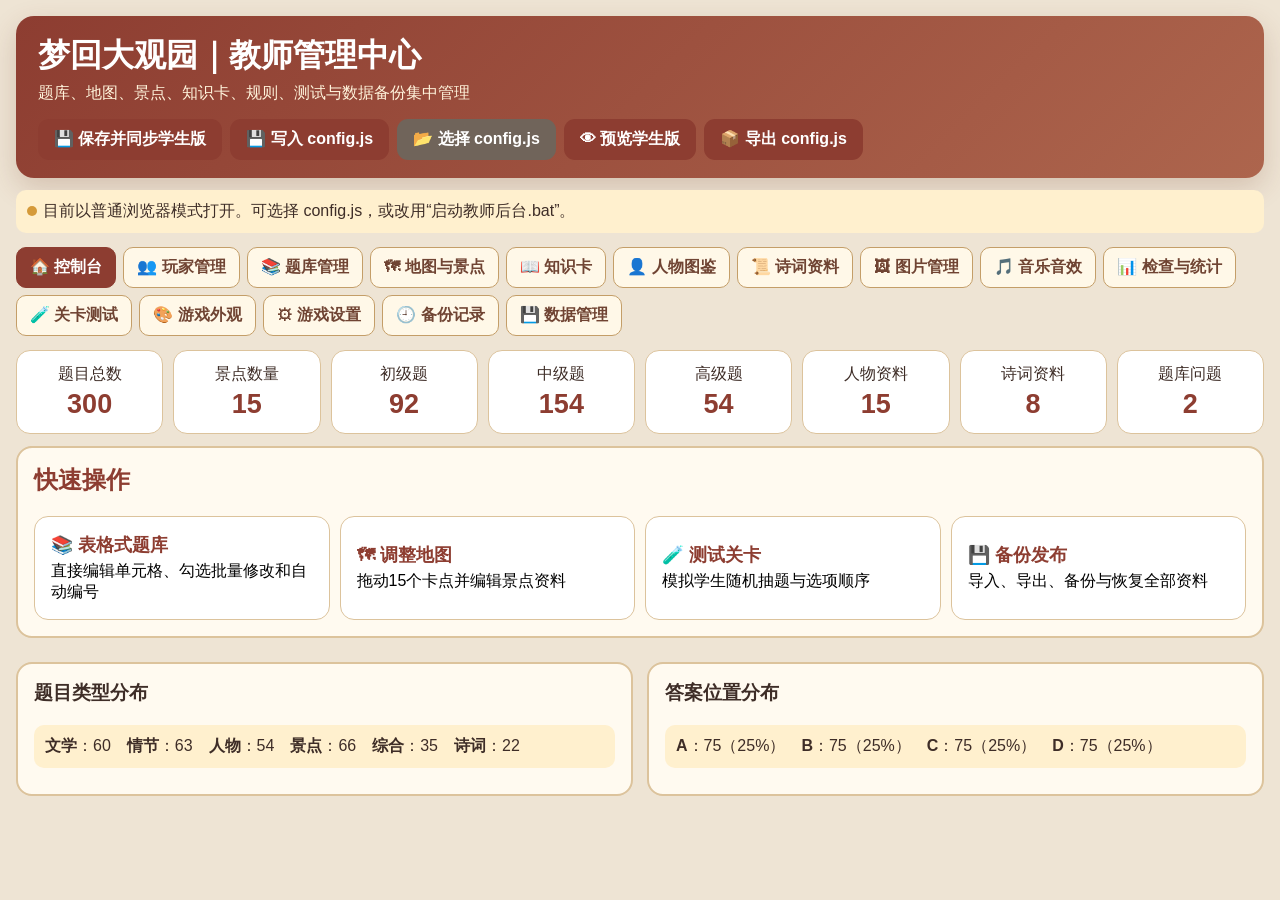
==== commit aa9dcf96: "Add files via upload" ====
--- a/teacher.html
+++ b/teacher.html
@@ -98,6 +98,8 @@
 .stage-prompt-btn.active{background:#8d3d31;color:#fff;border-color:#8d3d31}
 .stage-prompt-editor{background:#fff;border:1px solid var(--line);border-radius:12px;padding:14px}
 @media(max-width:800px){.stage-prompt-layout{grid-template-columns:1fr}.stage-prompt-list{max-height:260px}}
+
+.player-toolbar{display:flex;gap:10px;flex-wrap:wrap;align-items:end;margin:12px 0}.player-toolbar label{min-width:150px}.player-toolbar input,.player-toolbar select{min-width:150px}.cloud-kpis{display:grid;grid-template-columns:repeat(6,minmax(120px,1fr));gap:10px;margin:12px 0}.cloud-kpi{background:#fff8e8;border:1px solid var(--line);border-radius:12px;padding:12px;text-align:center}.cloud-kpi b{display:block;font-size:24px;color:#8d3d31;margin-top:4px}.cloud-note{background:#fff3cd;border:1px solid #e6c867;border-radius:10px;padding:10px 12px;margin:10px 0}.player-table td,.player-table th{white-space:nowrap}.player-table td.namecell{font-weight:700;color:#6f3028}.player-empty{text-align:center;padding:28px;color:#777}@media(max-width:900px){.cloud-kpis{grid-template-columns:repeat(2,1fr)}}
 </style>
 </head>
 <body>
@@ -118,6 +120,7 @@
 
 <nav class="nav">
  <button class="active" data-page="dashboard">🏠 控制台</button>
+ <button data-page="players">👥 玩家管理</button>
  <button data-page="questions">📚 题库管理</button>
  <button data-page="stageEditor">🗺 地图与景点</button>
  <button data-page="knowledge">📖 知识卡</button><button data-page="characters">👤 人物图鉴</button><button data-page="poetry">📜 诗词资料</button><button data-page="images">🖼 图片管理</button><button data-page="audio">🎵 音乐音效</button>
@@ -149,6 +152,26 @@
  <div class="two-col">
   <div class="section-card"><h3>题目类型分布</h3><div id="dashTypes" class="status"></div></div>
   <div class="section-card"><h3>答案位置分布</h3><div id="dashAnswers" class="status"></div></div>
+ </div>
+</section>
+
+<section id="players" class="panel-page">
+ <div class="section-card">
+  <div class="top"><div><h2>👥 云端玩家管理</h2><p>查看学生／教职员注册资料与当前游戏进度。资料来自 Supabase 云端数据库。</p></div><div class="toolbar"><button class="btn" id="refreshPlayersBtn">🔄 刷新玩家资料</button><button class="btn alt" id="exportPlayersCsvBtn">⬇ 导出 CSV</button></div></div>
+  <div class="cloud-note">目前为云端测试阶段：请勿在公开场合分享教师后台网址。后续正式开放给学生前，我们会再收紧数据库权限。</div>
+  <div class="cloud-kpis">
+   <div class="cloud-kpi">玩家总数<b id="cloudTotal">0</b></div><div class="cloud-kpi">学生<b id="cloudStudents">0</b></div><div class="cloud-kpi">教职员<b id="cloudStaff">0</b></div><div class="cloud-kpi">已答题<b id="cloudAnswered">0</b></div><div class="cloud-kpi">总正确<b id="cloudCorrect">0</b></div><div class="cloud-kpi">完成关卡<b id="cloudCompleted">0</b></div>
+  </div>
+  <div class="player-toolbar">
+   <label>身份<select id="playerRoleFilter"><option value="">全部</option><option value="student">学生</option><option value="staff">教职员</option></select></label>
+   <label>班级／部门<input id="playerGroupFilter" placeholder="例如：初一勤 / 华文组"></label>
+   <label>搜索<input id="playerSearch" placeholder="姓名、学号或编号"></label>
+   <button class="btn alt" id="clearPlayerFiltersBtn">清除筛选</button>
+  </div>
+  <div id="playerCloudStatus" class="status">尚未读取云端玩家资料。</div>
+ </div>
+ <div class="section-card table-wrap">
+  <table class="player-table"><thead><tr><th>身份</th><th>姓名</th><th>班级／部门</th><th>学号／编号</th><th>角色</th><th>得分</th><th>金币</th><th>正确</th><th>错误</th><th>已答</th><th>完成关卡</th><th>最后更新</th></tr></thead><tbody id="playerRows"><tr><td colspan="12" class="player-empty">点击“刷新玩家资料”读取 Supabase。</td></tr></tbody></table>
  </div>
 </section>
 
@@ -851,10 +874,76 @@
 };
 
 function allRecords(){const out=[];config.stages.forEach((stage,si)=>stage.questions.forEach((q,qi)=>out.push({stage,si,q,qi})));return out}
+
+const CLOUD_SUPABASE_URL="https://cyznvvdxgcpikwsxkegt.supabase.co";
+const CLOUD_SUPABASE_KEY="sb_publishable_x8wLI_teqa54LX7X_NBzRw_JcfOC9NT";
+let cloudPlayerRows=[];
+async function cloudFetch(path){
+ const r=await fetch(CLOUD_SUPABASE_URL+"/rest/v1/"+path,{headers:{apikey:CLOUD_SUPABASE_KEY,Authorization:"Bearer "+CLOUD_SUPABASE_KEY}});
+ if(!r.ok)throw new Error((await r.text())||("HTTP "+r.status));
+ return r.json();
+}
+function completedCount(v){
+ if(Array.isArray(v))return v.filter(Boolean).length;
+ if(v&&typeof v==='object')return Object.values(v).filter(Boolean).length;
+ if(typeof v==='number')return v;
+ return 0;
+}
+function formatCloudTime(v){if(!v)return '—';try{return new Date(v).toLocaleString('zh-CN',{hour12:false})}catch(e){return String(v)}}
+function mergeCloudPlayers(players,progress){
+ const pm=new Map(progress.map(x=>[String(x.player_id),x]));
+ return players.map(p=>{const g=pm.get(String(p.id))||{};return {...p,_progress:g,_completed:completedCount(g.completed),_last:g.updated_at||p.updated_at||p.created_at};});
+}
+function filteredCloudPlayers(){
+ const role=(document.getElementById('playerRoleFilter')?.value||'').trim();
+ const group=(document.getElementById('playerGroupFilter')?.value||'').trim().toLowerCase();
+ const q=(document.getElementById('playerSearch')?.value||'').trim().toLowerCase();
+ return cloudPlayerRows.filter(x=>{
+  const grp=String(x.class_name||x.department||'').toLowerCase();
+  const hay=[x.name,x.external_id,x.class_name,x.department].map(v=>String(v||'').toLowerCase()).join(' ');
+  return (!role||x.role===role)&&(!group||grp.includes(group))&&(!q||hay.includes(q));
+ });
+}
+function renderCloudPlayers(){
+ const rows=filteredCloudPlayers();
+ const tbody=document.getElementById('playerRows');if(!tbody)return;
+ if(!rows.length){tbody.innerHTML='<tr><td colspan="12" class="player-empty">没有符合条件的玩家。</td></tr>';}
+ else tbody.innerHTML=rows.map(x=>{const g=x._progress||{};return `<tr><td>${x.role==='student'?'学生':'教职员'}</td><td class="namecell">${esc(x.name||'')}</td><td>${esc(x.class_name||x.department||'—')}</td><td>${esc(x.external_id||'')}</td><td>${esc(x.avatar||'—')}</td><td>${g.score??0}</td><td>${g.coins??0}</td><td>${g.correct??0}</td><td>${g.wrong??0}</td><td>${g.answered??0}</td><td>${x._completed}/15</td><td>${esc(formatCloudTime(x._last))}</td></tr>`}).join('');
+ const all=cloudPlayerRows, progs=all.map(x=>x._progress||{});
+ document.getElementById('cloudTotal').textContent=all.length;
+ document.getElementById('cloudStudents').textContent=all.filter(x=>x.role==='student').length;
+ document.getElementById('cloudStaff').textContent=all.filter(x=>x.role==='staff').length;
+ document.getElementById('cloudAnswered').textContent=progs.reduce((a,g)=>a+(+g.answered||0),0);
+ document.getElementById('cloudCorrect').textContent=progs.reduce((a,g)=>a+(+g.correct||0),0);
+ document.getElementById('cloudCompleted').textContent=all.reduce((a,x)=>a+x._completed,0);
+}
+async function loadCloudPlayers(){
+ const st=document.getElementById('playerCloudStatus');if(st)st.textContent='正在读取 Supabase 云端资料……';
+ try{
+  const [players,progress]=await Promise.all([cloudFetch('players?select=*&order=created_at.desc'),cloudFetch('player_progress?select=*')]);
+  cloudPlayerRows=mergeCloudPlayers(players,progress);renderCloudPlayers();
+  if(st)st.textContent=`已读取 ${players.length} 位玩家；其中 ${progress.length} 位已有云端游戏进度。最后刷新：${new Date().toLocaleTimeString('zh-CN',{hour12:false})}`;
+ }catch(e){if(st)st.textContent='读取失败：'+e.message;console.error(e)}
+}
+function csvCell(v){const s=String(v??'');return /[",\n]/.test(s)?'"'+s.replace(/"/g,'""')+'"':s}
+function exportCloudPlayersCsv(){
+ const rows=filteredCloudPlayers();
+ const head=['身份','姓名','班级/部门','学号/编号','角色','得分','金币','正确','错误','已答','完成关卡','最后更新'];
+ const lines=[head, ...rows.map(x=>{const g=x._progress||{};return [x.role==='student'?'学生':'教职员',x.name,x.class_name||x.department||'',x.external_id,x.avatar||'',g.score||0,g.coins||0,g.correct||0,g.wrong||0,g.answered||0,x._completed,formatCloudTime(x._last)]})].map(r=>r.map(csvCell).join(','));
+ const blob=new Blob(['\ufeff'+lines.join('\n')],{type:'text/csv;charset=utf-8'});const a=document.createElement('a');a.href=URL.createObjectURL(blob);a.download='梦回大观园_玩家进度_'+new Date().toISOString().slice(0,10)+'.csv';a.click();setTimeout(()=>URL.revokeObjectURL(a.href),500);
+}
+setTimeout(()=>{
+ const rb=document.getElementById('refreshPlayersBtn');if(rb)rb.onclick=loadCloudPlayers;
+ const eb=document.getElementById('exportPlayersCsvBtn');if(eb)eb.onclick=exportCloudPlayersCsv;
+ ['playerRoleFilter','playerGroupFilter','playerSearch'].forEach(id=>{const el=document.getElementById(id);if(el){el.addEventListener(id==='playerRoleFilter'?'change':'input',renderCloudPlayers)}});
+ const cb=document.getElementById('clearPlayerFiltersBtn');if(cb)cb.onclick=()=>{document.getElementById('playerRoleFilter').value='';document.getElementById('playerGroupFilter').value='';document.getElementById('playerSearch').value='';renderCloudPlayers()};
+},0);
+
 function showPage(id){
  document.querySelectorAll(".panel-page").forEach(x=>x.classList.toggle("active",x.id===id));
  document.querySelectorAll(".nav button").forEach(x=>x.classList.toggle("active",x.dataset.page===id));
  if(id==="dashboard")renderDashboard();
+ if(id==="players")loadCloudPlayers();
  if(id==="statistics")renderStatistics();
  if(id==="questions")runSearch();
  if(id==="stageEditor"){loadStage();drawMap()}
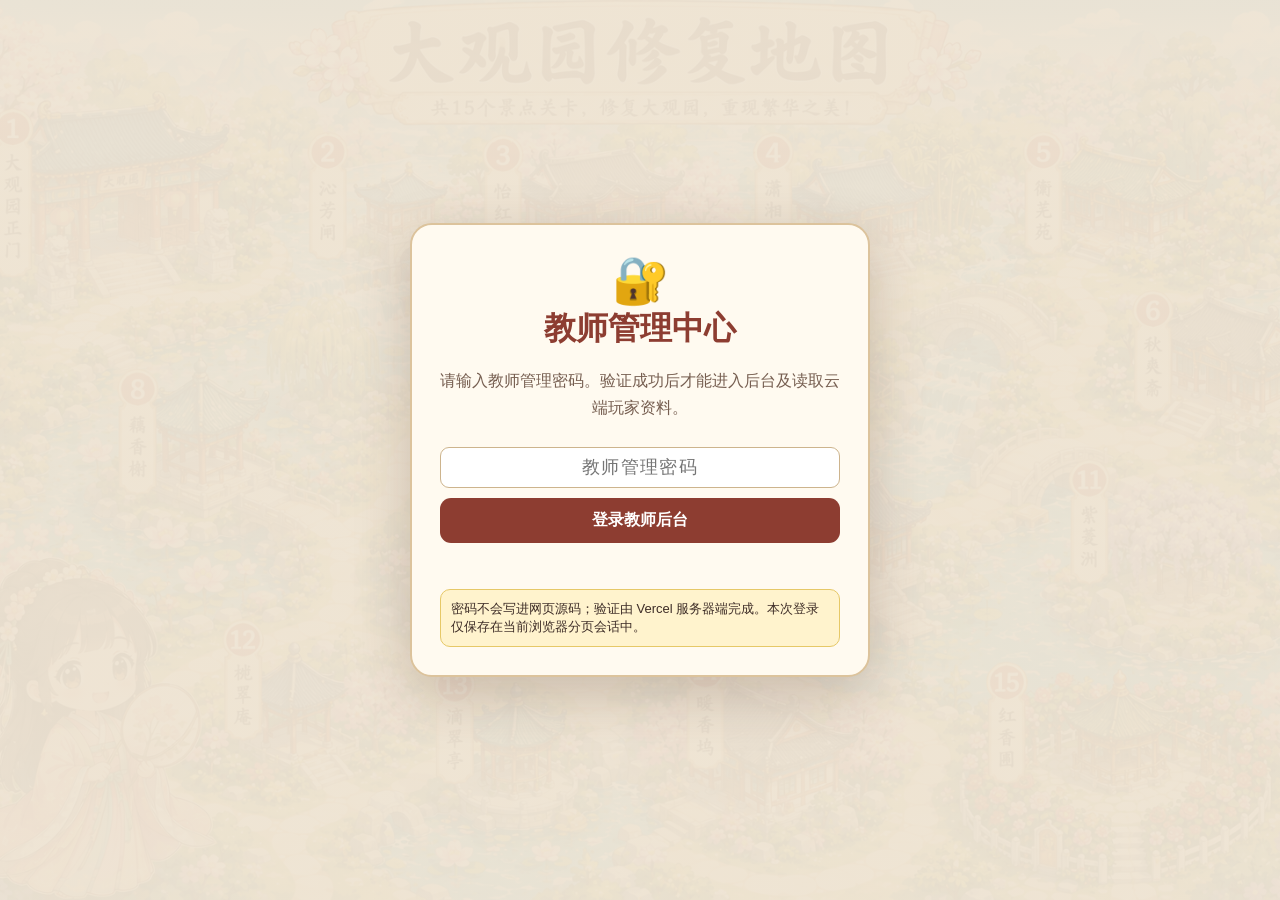
==== commit 5e1da51b: "Add files via upload" ====
--- a/teacher.html
+++ b/teacher.html
@@ -1,4 +1,4 @@
-﻿<!DOCTYPE html>
+<!DOCTYPE html>
 <html lang="zh-CN">
 <head>
 <meta http-equiv="Content-Type" content="text/html; charset=UTF-8">
@@ -100,9 +100,30 @@
 @media(max-width:800px){.stage-prompt-layout{grid-template-columns:1fr}.stage-prompt-list{max-height:260px}}
 
 .player-toolbar{display:flex;gap:10px;flex-wrap:wrap;align-items:end;margin:12px 0}.player-toolbar label{min-width:150px}.player-toolbar input,.player-toolbar select{min-width:150px}.cloud-kpis{display:grid;grid-template-columns:repeat(6,minmax(120px,1fr));gap:10px;margin:12px 0}.cloud-kpi{background:#fff8e8;border:1px solid var(--line);border-radius:12px;padding:12px;text-align:center}.cloud-kpi b{display:block;font-size:24px;color:#8d3d31;margin-top:4px}.cloud-note{background:#fff3cd;border:1px solid #e6c867;border-radius:10px;padding:10px 12px;margin:10px 0}.player-table td,.player-table th{white-space:nowrap}.player-table td.namecell{font-weight:700;color:#6f3028}.player-empty{text-align:center;padding:28px;color:#777}@media(max-width:900px){.cloud-kpis{grid-template-columns:repeat(2,1fr)}}
+
+
+/* 教师登录保护：正式验证由 Vercel /api/teacher-login 完成 */
+body:not(.admin-authenticated) .admin-shell{display:none}
+#teacherLoginGate{min-height:100vh;display:flex;align-items:center;justify-content:center;padding:24px;background:linear-gradient(rgba(238,228,212,.96),rgba(238,228,212,.96)),url('images/大观园正式地图.png') center/cover fixed}
+body.admin-authenticated #teacherLoginGate{display:none}
+.teacher-login-card{width:min(460px,94vw);background:#fffaf0;border:2px solid #dcc39c;border-radius:22px;padding:28px;box-shadow:0 18px 55px rgba(72,42,28,.22);text-align:center}
+.teacher-login-card h1{margin:0 0 8px;color:#8d3d31}.teacher-login-card p{color:#765e50;line-height:1.7}.teacher-login-card input{font-size:18px;text-align:center;letter-spacing:.08em;margin:10px 0}.teacher-login-card .btn{width:100%;padding:12px}.teacher-login-error{min-height:24px;color:#a52f2f;font-weight:700;margin-top:8px}.teacher-login-note{font-size:13px;background:#fff3cd;border:1px solid #e6c867;border-radius:10px;padding:10px;margin-top:14px;text-align:left}
+#teacherLogoutBtn{background:#6b554a;color:#fff;border:none;border-radius:10px;padding:9px 13px;font-weight:700;cursor:pointer}
+
 </style>
 </head>
 <body>
+<div id="teacherLoginGate">
+  <div class="teacher-login-card">
+    <div style="font-size:46px">🔐</div>
+    <h1>教师管理中心</h1>
+    <p>请输入教师管理密码。验证成功后才能进入后台及读取云端玩家资料。</p>
+    <input id="teacherAdminPassword" type="password" autocomplete="current-password" placeholder="教师管理密码">
+    <button class="btn" id="teacherLoginBtn">登录教师后台</button>
+    <div class="teacher-login-error" id="teacherLoginError"></div>
+    <div class="teacher-login-note">密码不会写进网页源码；验证由 Vercel 服务器端完成。本次登录仅保存在当前浏览器分页会话中。</div>
+  </div>
+</div>
 <div class="admin-shell">
 <header class="admin-header">
  <div>
@@ -112,6 +133,7 @@
  <div class="header-actions">
   <button class="btn" id="browserSaveBtn">💾 保存并同步学生版</button><button class="btn" id="directSaveBtn">💾 写入 config.js</button><button class="btn alt" id="chooseConfigBtn">📂 选择 config.js</button><button class="btn" id="previewStudentBtn">👁 预览学生版</button>
   <button class="btn" id="publishBtn">📦 导出 config.js</button>
+  <button id="teacherLogoutBtn" type="button">退出后台</button>
  </div>
 </header>
 <div id="directSaveStatus" class="status" style="margin-top:12px">
@@ -875,14 +897,35 @@
 
 function allRecords(){const out=[];config.stages.forEach((stage,si)=>stage.questions.forEach((q,qi)=>out.push({stage,si,q,qi})));return out}
 
-const CLOUD_SUPABASE_URL="https://cyznvvdxgcpikwsxkegt.supabase.co";
-const CLOUD_SUPABASE_KEY="sb_publishable_x8wLI_teqa54LX7X_NBzRw_JcfOC9NT";
+const TEACHER_SESSION_KEY="dreamGardenTeacherSessionV1";
+let teacherSessionToken=sessionStorage.getItem(TEACHER_SESSION_KEY)||"";
+async function adminApi(path,options={}){
+ const headers={...(options.headers||{})};
+ if(teacherSessionToken)headers.Authorization="Bearer "+teacherSessionToken;
+ const r=await fetch(path,{...options,headers});
+ const text=await r.text();
+ let data=null;try{data=text?JSON.parse(text):null}catch(e){data={error:text}}
+ if(r.status===401){teacherSessionToken="";sessionStorage.removeItem(TEACHER_SESSION_KEY);document.body.classList.remove('admin-authenticated');throw new Error('教师登录已失效，请重新登录。')}
+ if(!r.ok)throw new Error(data?.error||('HTTP '+r.status));
+ return data;
+}
+async function cloudFetch(){
+ return adminApi('/api/admin-players');
+}
+function setTeacherAuthenticated(ok){document.body.classList.toggle('admin-authenticated',!!ok)}
+async function teacherLogin(){
+ const pass=document.getElementById('teacherAdminPassword').value;
+ const err=document.getElementById('teacherLoginError');
+ const btn=document.getElementById('teacherLoginBtn');
+ if(!pass){err.textContent='请输入教师管理密码。';return}
+ err.textContent='正在验证……';btn.disabled=true;
+ try{
+  const data=await adminApi('/api/teacher-login',{method:'POST',headers:{'Content-Type':'application/json'},body:JSON.stringify({password:pass})});
+  teacherSessionToken=data.token;sessionStorage.setItem(TEACHER_SESSION_KEY,teacherSessionToken);document.getElementById('teacherAdminPassword').value='';err.textContent='';setTeacherAuthenticated(true);
+ }catch(e){err.textContent=e.message||'登录失败。'}finally{btn.disabled=false}
+}
+function teacherLogout(){teacherSessionToken='';sessionStorage.removeItem(TEACHER_SESSION_KEY);setTeacherAuthenticated(false);document.getElementById('teacherLoginError').textContent='已退出教师后台。'}
 let cloudPlayerRows=[];
-async function cloudFetch(path){
- const r=await fetch(CLOUD_SUPABASE_URL+"/rest/v1/"+path,{headers:{apikey:CLOUD_SUPABASE_KEY,Authorization:"Bearer "+CLOUD_SUPABASE_KEY}});
- if(!r.ok)throw new Error((await r.text())||("HTTP "+r.status));
- return r.json();
-}
 function completedCount(v){
  if(Array.isArray(v))return v.filter(Boolean).length;
  if(v&&typeof v==='object')return Object.values(v).filter(Boolean).length;
@@ -920,7 +963,7 @@
 async function loadCloudPlayers(){
  const st=document.getElementById('playerCloudStatus');if(st)st.textContent='正在读取 Supabase 云端资料……';
  try{
-  const [players,progress]=await Promise.all([cloudFetch('players?select=*&order=created_at.desc'),cloudFetch('player_progress?select=*')]);
+  const data=await cloudFetch();const players=data.players||[],progress=data.progress||[];
   cloudPlayerRows=mergeCloudPlayers(players,progress);renderCloudPlayers();
   if(st)st.textContent=`已读取 ${players.length} 位玩家；其中 ${progress.length} 位已有云端游戏进度。最后刷新：${new Date().toLocaleTimeString('zh-CN',{hour12:false})}`;
  }catch(e){if(st)st.textContent='读取失败：'+e.message;console.error(e)}
@@ -932,6 +975,13 @@
  const lines=[head, ...rows.map(x=>{const g=x._progress||{};return [x.role==='student'?'学生':'教职员',x.name,x.class_name||x.department||'',x.external_id,x.avatar||'',g.score||0,g.coins||0,g.correct||0,g.wrong||0,g.answered||0,x._completed,formatCloudTime(x._last)]})].map(r=>r.map(csvCell).join(','));
  const blob=new Blob(['\ufeff'+lines.join('\n')],{type:'text/csv;charset=utf-8'});const a=document.createElement('a');a.href=URL.createObjectURL(blob);a.download='梦回大观园_玩家进度_'+new Date().toISOString().slice(0,10)+'.csv';a.click();setTimeout(()=>URL.revokeObjectURL(a.href),500);
 }
+document.getElementById('teacherLoginBtn').addEventListener('click',teacherLogin);
+document.getElementById('teacherAdminPassword').addEventListener('keydown',e=>{if(e.key==='Enter')teacherLogin()});
+document.getElementById('teacherLogoutBtn').addEventListener('click',teacherLogout);
+if(teacherSessionToken){
+ adminApi('/api/admin-players').then(()=>setTeacherAuthenticated(true)).catch(()=>setTeacherAuthenticated(false));
+}else setTeacherAuthenticated(false);
+
 setTimeout(()=>{
  const rb=document.getElementById('refreshPlayersBtn');if(rb)rb.onclick=loadCloudPlayers;
  const eb=document.getElementById('exportPlayersCsvBtn');if(eb)eb.onclick=exportCloudPlayersCsv;
